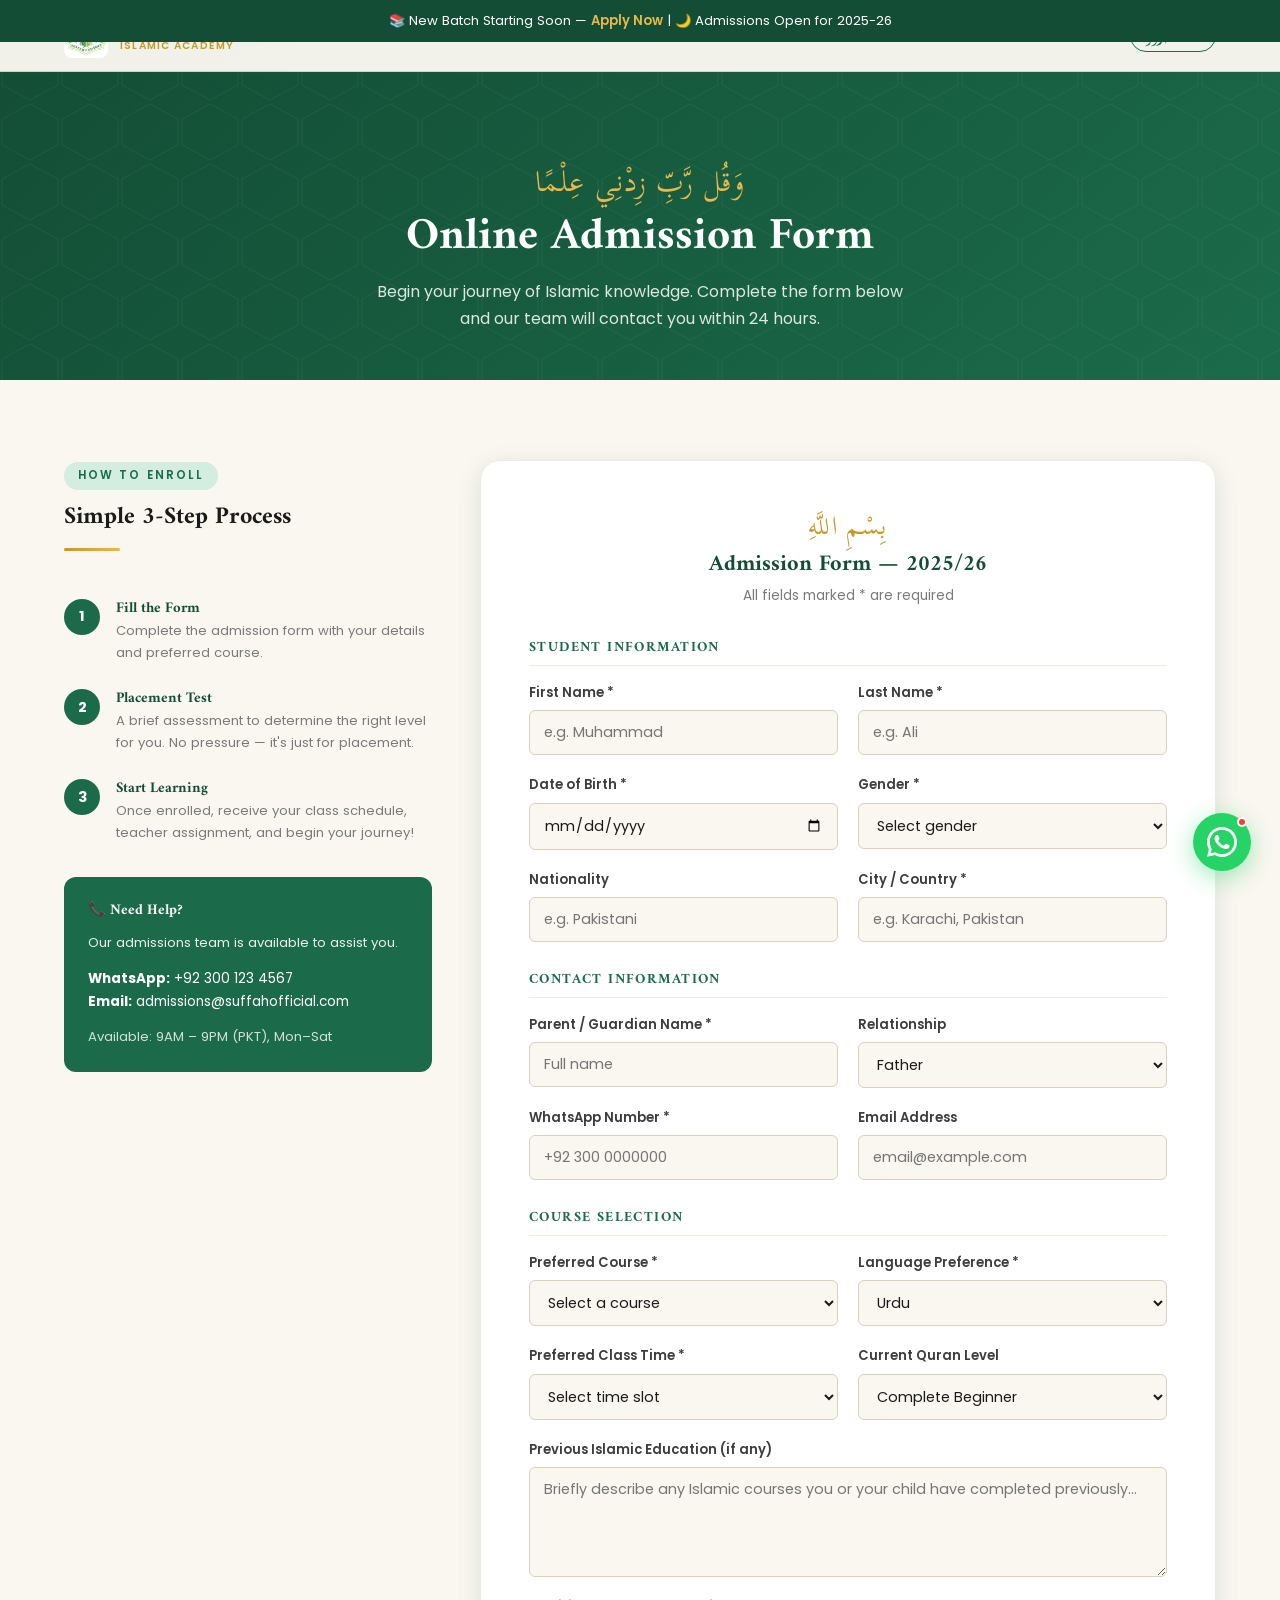
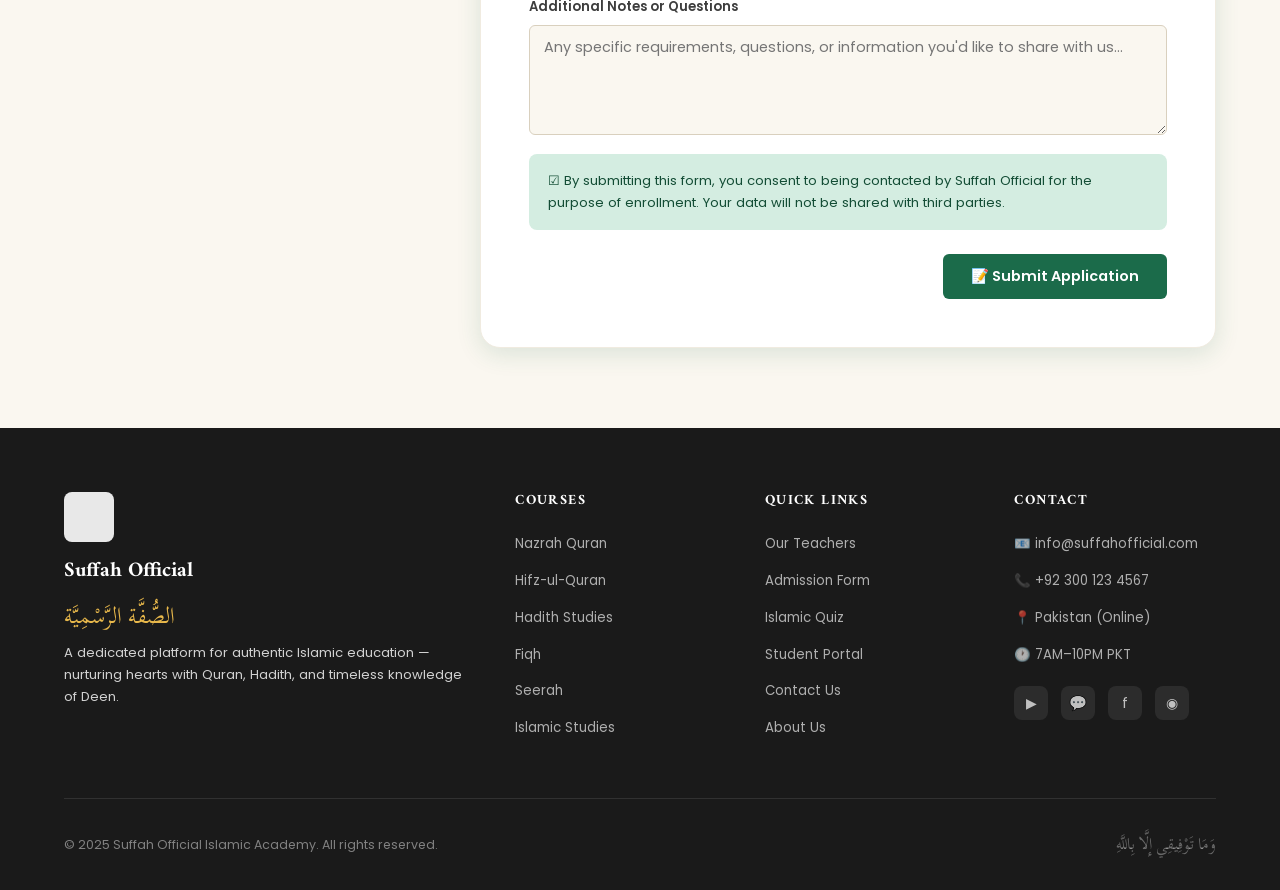
==== pages/admission.html @ ab7fe854 "local machine code commit" ====
<!DOCTYPE html>
<html lang="en">
<head>
  <meta charset="UTF-8">
  <meta name="viewport" content="width=device-width, initial-scale=1.0">
  <title>Admission — Suffah Official</title>
  <link rel="stylesheet" href="../css/style.css">
  <link rel="stylesheet" href="../css/urdu.css">
  <link rel="icon" href="../assets/logo.png" type="image/png">
</head>
<body>
<script src="../js/components.js"></script>

<div class="page-hero">
  <span class="arabic-accent">وَقُل رَّبِّ زِدْنِي عِلْمًا</span>
  <h1>Online Admission Form</h1>
  <p>Begin your journey of Islamic knowledge. Complete the form below and our team will contact you within 24 hours.</p>
</div>

<section class="section bg-cream">
  <div class="section-inner">
    <div style="display:grid;grid-template-columns:1fr 2fr;gap:3rem;align-items:start;" class="contact-grid">

      <!-- Info Sidebar -->
      <div>
        <div class="section-header">
          <span class="section-label">How to Enroll</span>
          <h2 class="section-title" style="font-size:1.5rem;">Simple 3-Step Process</h2>
          <div class="divider-gold"></div>
        </div>

        <div style="margin-bottom:2rem;">
          <div style="display:flex;gap:1rem;align-items:flex-start;margin-bottom:1.5rem;">
            <div style="width:36px;height:36px;background:var(--emerald);border-radius:50%;display:flex;align-items:center;justify-content:center;color:white;font-weight:700;font-size:0.9rem;flex-shrink:0;">1</div>
            <div>
              <h4 style="font-size:0.92rem;color:var(--emerald-dark);margin-bottom:3px;">Fill the Form</h4>
              <p style="font-size:0.82rem;color:var(--text-muted);">Complete the admission form with your details and preferred course.</p>
            </div>
          </div>
          <div style="display:flex;gap:1rem;align-items:flex-start;margin-bottom:1.5rem;">
            <div style="width:36px;height:36px;background:var(--emerald);border-radius:50%;display:flex;align-items:center;justify-content:center;color:white;font-weight:700;font-size:0.9rem;flex-shrink:0;">2</div>
            <div>
              <h4 style="font-size:0.92rem;color:var(--emerald-dark);margin-bottom:3px;">Placement Test</h4>
              <p style="font-size:0.82rem;color:var(--text-muted);">A brief assessment to determine the right level for you. No pressure — it's just for placement.</p>
            </div>
          </div>
          <div style="display:flex;gap:1rem;align-items:flex-start;">
            <div style="width:36px;height:36px;background:var(--emerald);border-radius:50%;display:flex;align-items:center;justify-content:center;color:white;font-weight:700;font-size:0.9rem;flex-shrink:0;">3</div>
            <div>
              <h4 style="font-size:0.92rem;color:var(--emerald-dark);margin-bottom:3px;">Start Learning</h4>
              <p style="font-size:0.82rem;color:var(--text-muted);">Once enrolled, receive your class schedule, teacher assignment, and begin your journey!</p>
            </div>
          </div>
        </div>

        <div style="background:var(--emerald);border-radius:var(--radius-md);padding:1.5rem;color:white;margin-top:1.5rem;">
          <h4 style="margin-bottom:0.8rem;font-size:0.92rem;">📞 Need Help?</h4>
          <p style="font-size:0.82rem;opacity:0.9;margin-bottom:0.8rem;">Our admissions team is available to assist you.</p>
          <p style="font-size:0.85rem;"><strong>WhatsApp:</strong> +92 300 123 4567</p>
          <p style="font-size:0.85rem;"><strong>Email:</strong> admissions@suffahofficial.com</p>
          <p style="font-size:0.82rem;margin-top:0.8rem;opacity:0.8;">Available: 9AM – 9PM (PKT), Mon–Sat</p>
        </div>
      </div>

      <!-- Admission Form -->
      <div class="form-section">
        <div style="text-align:center;margin-bottom:2rem;">
          <span class="arabic-accent" style="font-size:1.6rem;">بِسْمِ اللَّهِ</span>
          <h2 style="font-size:1.4rem;color:var(--emerald-dark);">Admission Form — 2025/26</h2>
          <p style="font-size:0.85rem;color:var(--text-muted);margin-top:0.3rem;">All fields marked * are required</p>
        </div>

        <form data-form="admission">

          <h4 style="font-size:0.88rem;color:var(--emerald);text-transform:uppercase;letter-spacing:0.1em;margin-bottom:1rem;padding-bottom:0.5rem;border-bottom:1px solid var(--cream-dark);">Student Information</h4>
          <div class="form-grid">
            <div class="form-group">
              <label>First Name *</label>
              <input type="text" placeholder="e.g. Muhammad" required>
            </div>
            <div class="form-group">
              <label>Last Name *</label>
              <input type="text" placeholder="e.g. Ali" required>
            </div>
            <div class="form-group">
              <label>Date of Birth *</label>
              <input type="date" required>
            </div>
            <div class="form-group">
              <label>Gender *</label>
              <select required>
                <option value="">Select gender</option>
                <option>Male</option>
                <option>Female</option>
              </select>
            </div>
            <div class="form-group">
              <label>Nationality</label>
              <input type="text" placeholder="e.g. Pakistani">
            </div>
            <div class="form-group">
              <label>City / Country *</label>
              <input type="text" placeholder="e.g. Karachi, Pakistan" required>
            </div>
          </div>

          <h4 style="font-size:0.88rem;color:var(--emerald);text-transform:uppercase;letter-spacing:0.1em;margin:1.8rem 0 1rem;padding-bottom:0.5rem;border-bottom:1px solid var(--cream-dark);">Contact Information</h4>
          <div class="form-grid">
            <div class="form-group">
              <label>Parent / Guardian Name *</label>
              <input type="text" placeholder="Full name" required>
            </div>
            <div class="form-group">
              <label>Relationship</label>
              <select>
                <option>Father</option>
                <option>Mother</option>
                <option>Guardian</option>
                <option>Self (Adult)</option>
              </select>
            </div>
            <div class="form-group">
              <label>WhatsApp Number *</label>
              <input type="tel" placeholder="+92 300 0000000" required>
            </div>
            <div class="form-group">
              <label>Email Address</label>
              <input type="email" placeholder="email@example.com">
            </div>
          </div>

          <h4 style="font-size:0.88rem;color:var(--emerald);text-transform:uppercase;letter-spacing:0.1em;margin:1.8rem 0 1rem;padding-bottom:0.5rem;border-bottom:1px solid var(--cream-dark);">Course Selection</h4>
          <div class="form-grid">
            <div class="form-group">
              <label>Preferred Course *</label>
              <select required>
                <option value="">Select a course</option>
                <option>Nazrah Quran with Tajweed</option>
                <option>Hifz-ul-Quran</option>
                <option>Hadith Studies</option>
                <option>Fiqh — Islamic Jurisprudence</option>
                <option>Seerah — Life of the Prophet ﷺ</option>
                <option>Islamic Studies</option>
              </select>
            </div>
            <div class="form-group">
              <label>Language Preference *</label>
              <select required>
                <option>Urdu</option>
                <option>English</option>
                <option>Both (Urdu + English)</option>
              </select>
            </div>
            <div class="form-group">
              <label>Preferred Class Time *</label>
              <select required>
                <option value="">Select time slot</option>
                <option>Morning (7AM – 12PM PKT)</option>
                <option>Afternoon (12PM – 5PM PKT)</option>
                <option>Evening (5PM – 10PM PKT)</option>
              </select>
            </div>
            <div class="form-group">
              <label>Current Quran Level</label>
              <select>
                <option>Complete Beginner</option>
                <option>Can read Arabic letters</option>
                <option>Reading Quran slowly</option>
                <option>Fluent reader</option>
                <option>Hafiz/Hafiza</option>
              </select>
            </div>
            <div class="form-group full">
              <label>Previous Islamic Education (if any)</label>
              <textarea placeholder="Briefly describe any Islamic courses you or your child have completed previously..."></textarea>
            </div>
            <div class="form-group full">
              <label>Additional Notes or Questions</label>
              <textarea placeholder="Any specific requirements, questions, or information you'd like to share with us..."></textarea>
            </div>
          </div>

          <div style="background:var(--emerald-pale);border-radius:8px;padding:1rem 1.2rem;margin-top:1.2rem;font-size:0.82rem;color:var(--emerald-dark);">
            ☑ By submitting this form, you consent to being contacted by Suffah Official for the purpose of enrollment. Your data will not be shared with third parties.
          </div>

          <div class="form-submit" style="display:flex;justify-content:flex-end;">
            <button type="submit" class="btn btn-primary" style="min-width:180px;">
              📝 Submit Application
            </button>
          </div>
        </form>
      </div>
    </div>
  </div>
</section>

<script src="../js/urdu.js"></script>
<script src="../js/whatsapp.js"></script>
<script src="../js/main.js"></script>
</body>
</html>
---- css/style.css ----
/* ============================================================
   SUFFAH OFFICIAL — Main Stylesheet
   Palette: Emerald & Cream | Islamic Modern UI
   ============================================================ */

@import url('https://fonts.googleapis.com/css2?family=Amiri:ital,wght@0,400;0,700;1,400&family=Poppins:wght@300;400;500;600;700&family=Scheherazade+New:wght@400;700&display=swap');

:root {
  --emerald:        #1B6B4A;
  --emerald-dark:   #134D35;
  --emerald-light:  #2E8B5A;
  --emerald-pale:   #D4EDE1;
  --gold:           #C8972B;
  --gold-light:     #E8B84B;
  --cream:          #FAF7F0;
  --cream-dark:     #F0EBE0;
  --text-dark:      #1A1A1A;
  --text-mid:       #3D3D3D;
  --text-muted:     #7A7A7A;
  --white:          #FFFFFF;
  --border:         #D9D0BE;
  --shadow-sm:      0 2px 8px rgba(27,107,74,0.10);
  --shadow-md:      0 6px 24px rgba(27,107,74,0.14);
  --shadow-lg:      0 16px 48px rgba(27,107,74,0.18);
  --radius-sm:      6px;
  --radius-md:      12px;
  --radius-lg:      20px;
  --font-heading:   'Amiri', serif;
  --font-body:      'Poppins', sans-serif;
  --font-arabic:    'Scheherazade New', serif;
  --nav-h:          72px;
}

*, *::before, *::after { box-sizing: border-box; margin: 0; padding: 0; }

html { scroll-behavior: smooth; font-size: 16px; }

body {
  font-family: var(--font-body);
  background: var(--cream);
  color: var(--text-dark);
  line-height: 1.7;
  overflow-x: hidden;
}

img { max-width: 100%; display: block; }
a  { text-decoration: none; color: inherit; }
ul { list-style: none; }

/* ── Scrollbar ── */
::-webkit-scrollbar { width: 6px; }
::-webkit-scrollbar-track { background: var(--cream-dark); }
::-webkit-scrollbar-thumb { background: var(--emerald); border-radius: 4px; }

/* ============================================================
   GEOMETRIC PATTERN OVERLAY (SVG inline background)
   ============================================================ */
.geo-bg {
  position: relative;
  overflow: hidden;
}
.geo-bg::before {
  content: '';
  position: absolute;
  inset: 0;
  background-image: url("data:image/svg+xml,%3Csvg xmlns='http://www.w3.org/2000/svg' width='60' height='60'%3E%3Cg fill='none' stroke='%231B6B4A' stroke-width='0.4' opacity='0.12'%3E%3Cpolygon points='30,2 58,17 58,43 30,58 2,43 2,17'/%3E%3Cpolygon points='30,12 48,22 48,38 30,48 12,38 12,22'/%3E%3Cline x1='30' y1='2' x2='30' y2='12'/%3E%3Cline x1='58' y1='17' x2='48' y2='22'/%3E%3Cline x1='58' y1='43' x2='48' y2='38'/%3E%3Cline x1='30' y1='58' x2='30' y2='48'/%3E%3Cline x1='2' y1='43' x2='12' y2='38'/%3E%3Cline x1='2' y1='17' x2='12' y2='22'/%3E%3C/g%3E%3C/svg%3E");
  background-size: 60px 60px;
  pointer-events: none;
  z-index: 0;
}
.geo-bg > * { position: relative; z-index: 1; }

/* ============================================================
   TYPOGRAPHY
   ============================================================ */
.arabic-accent {
  font-family: var(--font-arabic);
  font-size: 1.8rem;
  color: var(--gold);
  display: block;
  text-align: center;
  line-height: 1.4;
  margin-bottom: 0.4rem;
  letter-spacing: 0.04em;
}

h1,h2,h3,h4 { font-family: var(--font-heading); line-height: 1.25; }

.section-label {
  display: inline-block;
  font-family: var(--font-body);
  font-size: 0.72rem;
  font-weight: 600;
  letter-spacing: 0.18em;
  text-transform: uppercase;
  color: var(--emerald);
  background: var(--emerald-pale);
  padding: 4px 14px;
  border-radius: 20px;
  margin-bottom: 0.75rem;
}

.section-title {
  font-size: clamp(1.6rem, 3.5vw, 2.6rem);
  color: var(--text-dark);
  margin-bottom: 0.5rem;
}

.section-sub {
  font-size: 1rem;
  color: var(--text-muted);
  max-width: 560px;
}

.divider-gold {
  width: 56px; height: 3px;
  background: linear-gradient(90deg, var(--gold), var(--gold-light));
  border-radius: 2px;
  margin: 1rem 0 1.5rem;
}

/* ============================================================
   BUTTONS
   ============================================================ */
.btn {
  display: inline-flex;
  align-items: center;
  gap: 8px;
  padding: 12px 28px;
  border-radius: var(--radius-sm);
  font-family: var(--font-body);
  font-size: 0.9rem;
  font-weight: 600;
  cursor: pointer;
  border: none;
  transition: all 0.25s ease;
  white-space: nowrap;
}
.btn-primary {
  background: var(--emerald);
  color: var(--white);
}
.btn-primary:hover {
  background: var(--emerald-dark);
  transform: translateY(-2px);
  box-shadow: var(--shadow-md);
}
.btn-outline {
  background: transparent;
  color: var(--emerald);
  border: 2px solid var(--emerald);
}
.btn-outline:hover {
  background: var(--emerald);
  color: var(--white);
  transform: translateY(-2px);
}
.btn-gold {
  background: linear-gradient(135deg, var(--gold), var(--gold-light));
  color: var(--white);
}
.btn-gold:hover {
  filter: brightness(1.08);
  transform: translateY(-2px);
  box-shadow: 0 6px 20px rgba(200,151,43,0.4);
}

/* ============================================================
   NAVBAR
   ============================================================ */
.navbar {
  position: fixed;
  top: 0; left: 0; right: 0;
  height: var(--nav-h);
  background: rgba(250,247,240,0.97);
  backdrop-filter: blur(12px);
  border-bottom: 1px solid var(--border);
  z-index: 1000;
  display: flex;
  align-items: center;
  padding: 0 5vw;
  gap: 2rem;
  box-shadow: var(--shadow-sm);
}

.nav-brand {
  display: flex;
  align-items: center;
  gap: 12px;
  text-decoration: none;
  flex-shrink: 0;
}
.nav-brand img {
  width: 44px; height: 44px;
  object-fit: contain;
  border-radius: 8px;
}
.nav-brand-text { display: flex; flex-direction: column; line-height: 1.1; }
.nav-brand-text span:first-child {
  font-family: var(--font-heading);
  font-size: 1.2rem;
  font-weight: 700;
  color: var(--emerald-dark);
}
.nav-brand-text span:last-child {
  font-size: 0.65rem;
  letter-spacing: 0.12em;
  color: var(--gold);
  font-weight: 600;
  text-transform: uppercase;
}

.nav-links {
  display: flex;
  align-items: center;
  gap: 0.2rem;
  margin-left: auto;
  flex-wrap: nowrap;
}
.nav-links a {
  font-size: 0.83rem;
  font-weight: 500;
  color: var(--text-mid);
  padding: 6px 11px;
  border-radius: var(--radius-sm);
  transition: all 0.2s;
  white-space: nowrap;
}
.nav-links a:hover, .nav-links a.active {
  color: var(--emerald);
  background: var(--emerald-pale);
}

.nav-cta { margin-left: 0.5rem; }

.hamburger {
  display: none;
  flex-direction: column;
  gap: 5px;
  cursor: pointer;
  padding: 6px;
  margin-left: auto;
}
.hamburger span {
  display: block; width: 24px; height: 2px;
  background: var(--emerald);
  border-radius: 2px;
  transition: all 0.3s;
}

/* Mobile Nav */
.mobile-nav {
  display: none;
  position: fixed;
  top: var(--nav-h); left: 0; right: 0;
  background: var(--white);
  border-bottom: 2px solid var(--emerald-pale);
  z-index: 999;
  flex-direction: column;
  padding: 1.5rem 5vw 2rem;
  gap: 0.5rem;
  box-shadow: var(--shadow-md);
}
.mobile-nav.open { display: flex; }
.mobile-nav a {
  font-size: 1rem;
  font-weight: 500;
  color: var(--text-mid);
  padding: 10px 0;
  border-bottom: 1px solid var(--cream-dark);
}

/* ============================================================
   HERO
   ============================================================ */
.hero {
  min-height: 100vh;
  padding: calc(var(--nav-h) + 3rem) 5vw 5rem;
  display: flex;
  align-items: center;
  background: linear-gradient(150deg, var(--cream) 0%, var(--cream-dark) 50%, var(--emerald-pale) 100%);
  position: relative;
  overflow: hidden;
}

.hero-pattern {
  position: absolute;
  inset: 0;
  background-image: url("data:image/svg+xml,%3Csvg xmlns='http://www.w3.org/2000/svg' width='80' height='80'%3E%3Cg fill='none' stroke='%231B6B4A' stroke-width='0.5' opacity='0.08'%3E%3Crect x='10' y='10' width='60' height='60' rx='4' transform='rotate(45 40 40)'/%3E%3Crect x='20' y='20' width='40' height='40' rx='2' transform='rotate(45 40 40)'/%3E%3Ccircle cx='40' cy='40' r='5'/%3E%3C/g%3E%3C/svg%3E");
  background-size: 80px 80px;
  pointer-events: none;
}

.hero-content {
  position: relative;
  z-index: 1;
  max-width: 1200px;
  margin: 0 auto;
  display: grid;
  grid-template-columns: 1fr 1fr;
  gap: 4rem;
  align-items: center;
  width: 100%;
}

.hero-text {}
.hero-bismillah {
  font-family: var(--font-arabic);
  font-size: 2.4rem;
  color: var(--emerald);
  display: block;
  margin-bottom: 1.5rem;
  opacity: 0.85;
}
.hero-eyebrow {
  font-size: 0.78rem;
  font-weight: 600;
  letter-spacing: 0.2em;
  text-transform: uppercase;
  color: var(--gold);
  margin-bottom: 1rem;
  display: flex;
  align-items: center;
  gap: 10px;
}
.hero-eyebrow::before {
  content: '';
  display: inline-block;
  width: 30px; height: 2px;
  background: var(--gold);
}
.hero-title {
  font-size: clamp(2rem, 5vw, 3.4rem);
  color: var(--emerald-dark);
  margin-bottom: 1.2rem;
  line-height: 1.2;
}
.hero-title em {
  font-style: normal;
  color: var(--gold);
}
.hero-desc {
  font-size: 1rem;
  color: var(--text-muted);
  max-width: 480px;
  margin-bottom: 2.2rem;
}
.hero-btns {
  display: flex;
  gap: 1rem;
  flex-wrap: wrap;
}
.hero-stats {
  display: flex;
  gap: 2rem;
  margin-top: 2.5rem;
  padding-top: 2rem;
  border-top: 1px solid var(--border);
}
.hero-stat h3 { font-size: 1.8rem; color: var(--emerald); }
.hero-stat p  { font-size: 0.8rem; color: var(--text-muted); }

.hero-visual {
  display: flex;
  flex-direction: column;
  gap: 1.2rem;
  position: relative;
}
.hero-card {
  background: var(--white);
  border-radius: var(--radius-md);
  padding: 1.4rem 1.6rem;
  box-shadow: var(--shadow-md);
  border-left: 4px solid var(--emerald);
  display: flex;
  align-items: center;
  gap: 1.2rem;
  transition: transform 0.3s;
}
.hero-card:hover { transform: translateX(6px); }
.hero-card-icon {
  width: 48px; height: 48px;
  background: var(--emerald-pale);
  border-radius: 10px;
  display: flex;
  align-items: center;
  justify-content: center;
  font-size: 1.5rem;
  flex-shrink: 0;
}
.hero-card h4 { font-size: 0.95rem; color: var(--emerald-dark); margin-bottom: 2px; }
.hero-card p  { font-size: 0.78rem; color: var(--text-muted); }
.hero-card:nth-child(even) { border-left-color: var(--gold); margin-left: 1.5rem; }
.hero-card:nth-child(even) .hero-card-icon { background: #FEF3DC; }

/* ============================================================
   SECTIONS COMMON
   ============================================================ */
.section { padding: 5rem 5vw; }
.section-inner { max-width: 1200px; margin: 0 auto; }
.section-header { margin-bottom: 3rem; }
.section-header.center { text-align: center; }
.section-header.center .section-sub { margin: 0 auto; }
.section-header.center .divider-gold { margin: 1rem auto 1.5rem; }

/* ============================================================
   FEATURES / WHY US
   ============================================================ */
.features-grid {
  display: grid;
  grid-template-columns: repeat(auto-fit, minmax(240px, 1fr));
  gap: 1.5rem;
}
.feature-card {
  background: var(--white);
  border-radius: var(--radius-md);
  padding: 2rem 1.6rem;
  text-align: center;
  box-shadow: var(--shadow-sm);
  border: 1px solid var(--cream-dark);
  transition: all 0.3s;
  position: relative;
  overflow: hidden;
}
.feature-card::after {
  content: '';
  position: absolute;
  bottom: 0; left: 0; right: 0;
  height: 3px;
  background: linear-gradient(90deg, var(--emerald), var(--gold));
  transform: scaleX(0);
  transform-origin: left;
  transition: transform 0.3s;
}
.feature-card:hover { transform: translateY(-6px); box-shadow: var(--shadow-md); }
.feature-card:hover::after { transform: scaleX(1); }
.feature-icon {
  width: 60px; height: 60px;
  background: var(--emerald-pale);
  border-radius: 50%;
  display: flex;
  align-items: center;
  justify-content: center;
  font-size: 1.6rem;
  margin: 0 auto 1.2rem;
}
.feature-card h3 { font-size: 1.05rem; color: var(--emerald-dark); margin-bottom: 0.5rem; }
.feature-card p  { font-size: 0.85rem; color: var(--text-muted); }

/* ============================================================
   COURSES GRID
   ============================================================ */
.courses-grid {
  display: grid;
  grid-template-columns: repeat(auto-fill, minmax(280px, 1fr));
  gap: 1.8rem;
}
.course-card {
  background: var(--white);
  border-radius: var(--radius-md);
  overflow: hidden;
  box-shadow: var(--shadow-sm);
  border: 1px solid var(--cream-dark);
  transition: all 0.3s;
  display: flex;
  flex-direction: column;
}
.course-card:hover { transform: translateY(-5px); box-shadow: var(--shadow-lg); }
.course-thumb {
  height: 140px;
  display: flex;
  align-items: center;
  justify-content: center;
  font-size: 3.2rem;
  position: relative;
}
.course-thumb.emerald { background: linear-gradient(135deg, var(--emerald-dark), var(--emerald-light)); }
.course-thumb.gold    { background: linear-gradient(135deg, #8B6914, var(--gold)); }
.course-thumb.teal    { background: linear-gradient(135deg, #0F5C6E, #1A8FA8); }
.course-thumb.purple  { background: linear-gradient(135deg, #4A2878, #7B4DB5); }
.course-thumb.rust    { background: linear-gradient(135deg, #8B3A1E, #C0562C); }
.course-thumb.navy    { background: linear-gradient(135deg, #1A2D5A, #2E4A8C); }
.course-arabic {
  position: absolute;
  top: 50%; left: 50%;
  transform: translate(-50%, -50%);
  font-family: var(--font-arabic);
  font-size: 2.2rem;
  color: rgba(255,255,255,0.15);
  pointer-events: none;
  white-space: nowrap;
}
.course-body {
  padding: 1.4rem;
  flex: 1;
  display: flex;
  flex-direction: column;
}
.course-tag {
  display: inline-block;
  font-size: 0.68rem;
  font-weight: 600;
  text-transform: uppercase;
  letter-spacing: 0.1em;
  color: var(--emerald);
  background: var(--emerald-pale);
  padding: 3px 10px;
  border-radius: 20px;
  margin-bottom: 0.8rem;
  width: fit-content;
}
.course-body h3 { font-size: 1.05rem; color: var(--text-dark); margin-bottom: 0.5rem; }
.course-body p  { font-size: 0.83rem; color: var(--text-muted); flex: 1; }
.course-meta {
  display: flex;
  justify-content: space-between;
  align-items: center;
  margin-top: 1.2rem;
  padding-top: 1rem;
  border-top: 1px solid var(--cream-dark);
  font-size: 0.78rem;
  color: var(--text-muted);
}
.course-meta .enroll-link {
  color: var(--emerald);
  font-weight: 600;
  font-size: 0.82rem;
  display: flex;
  align-items: center;
  gap: 4px;
  transition: gap 0.2s;
}
.course-meta .enroll-link:hover { gap: 8px; }

/* ============================================================
   TEACHERS
   ============================================================ */
.teachers-grid {
  display: grid;
  grid-template-columns: repeat(auto-fill, minmax(240px, 1fr));
  gap: 2rem;
}
.teacher-card {
  background: var(--white);
  border-radius: var(--radius-md);
  padding: 2rem 1.5rem;
  text-align: center;
  box-shadow: var(--shadow-sm);
  border: 1px solid var(--cream-dark);
  transition: all 0.3s;
}
.teacher-card:hover { transform: translateY(-5px); box-shadow: var(--shadow-md); }
.teacher-avatar {
  width: 90px; height: 90px;
  border-radius: 50%;
  margin: 0 auto 1.2rem;
  background: var(--emerald-pale);
  display: flex;
  align-items: center;
  justify-content: center;
  font-size: 2.5rem;
  border: 3px solid var(--emerald-pale);
  overflow: hidden;
  position: relative;
}
.teacher-avatar img { width: 100%; height: 100%; object-fit: cover; }
.teacher-card h3 { font-size: 1.05rem; color: var(--emerald-dark); margin-bottom: 4px; }
.teacher-card .role {
  font-size: 0.78rem;
  color: var(--gold);
  font-weight: 600;
  text-transform: uppercase;
  letter-spacing: 0.08em;
  margin-bottom: 0.8rem;
}
.teacher-card p { font-size: 0.82rem; color: var(--text-muted); }
.teacher-badge {
  display: inline-block;
  margin-top: 1rem;
  font-size: 0.72rem;
  background: var(--emerald-pale);
  color: var(--emerald);
  padding: 4px 12px;
  border-radius: 20px;
  font-weight: 600;
}

/* ============================================================
   TESTIMONIALS
   ============================================================ */
.testimonials-section {
  background: var(--emerald-dark);
  color: var(--white);
}
.testimonials-grid {
  display: grid;
  grid-template-columns: repeat(auto-fit, minmax(280px, 1fr));
  gap: 1.5rem;
}
.testimonial-card {
  background: rgba(255,255,255,0.08);
  border: 1px solid rgba(255,255,255,0.12);
  border-radius: var(--radius-md);
  padding: 2rem;
}
.testimonial-stars { color: var(--gold-light); font-size: 1rem; margin-bottom: 1rem; }
.testimonial-card p { font-size: 0.88rem; opacity: 0.9; margin-bottom: 1.5rem; font-style: italic; }
.testimonial-author { display: flex; align-items: center; gap: 0.8rem; }
.testimonial-author-avatar {
  width: 40px; height: 40px;
  border-radius: 50%;
  background: var(--emerald);
  display: flex;
  align-items: center;
  justify-content: center;
  font-size: 1.1rem;
}
.testimonial-author-name { font-size: 0.88rem; font-weight: 600; }
.testimonial-author-loc  { font-size: 0.75rem; opacity: 0.65; }

/* ============================================================
   CTA BANNER
   ============================================================ */
.cta-banner {
  background: linear-gradient(135deg, var(--emerald-dark) 0%, var(--emerald) 60%, var(--emerald-light) 100%);
  color: var(--white);
  text-align: center;
  padding: 5rem 5vw;
  position: relative;
  overflow: hidden;
}
.cta-banner::before {
  content: '';
  position: absolute;
  inset: 0;
  background-image: url("data:image/svg+xml,%3Csvg xmlns='http://www.w3.org/2000/svg' width='60' height='60'%3E%3Cpolygon points='30,2 58,17 58,43 30,58 2,43 2,17' fill='none' stroke='white' stroke-width='0.5' opacity='0.1'/%3E%3C/svg%3E");
  background-size: 60px 60px;
}
.cta-banner .arabic-accent { color: var(--gold-light); margin-bottom: 0.6rem; }
.cta-banner h2 { font-size: clamp(1.6rem, 3.5vw, 2.4rem); margin-bottom: 1rem; position: relative; }
.cta-banner p  { font-size: 1rem; opacity: 0.85; max-width: 480px; margin: 0 auto 2rem; position: relative; }
.cta-banner .btn-gold { position: relative; }

/* ============================================================
   YOUTUBE SECTION
   ============================================================ */
.yt-grid {
  display: grid;
  grid-template-columns: repeat(auto-fill, minmax(300px, 1fr));
  gap: 1.5rem;
}
.yt-card {
  border-radius: var(--radius-md);
  overflow: hidden;
  box-shadow: var(--shadow-sm);
  background: var(--white);
  border: 1px solid var(--cream-dark);
}
.yt-card iframe {
  width: 100%;
  aspect-ratio: 16/9;
  border: none;
  display: block;
}
.yt-card-body { padding: 1rem 1.2rem; }
.yt-card-body h4 { font-size: 0.92rem; color: var(--text-dark); margin-bottom: 4px; }
.yt-card-body p  { font-size: 0.78rem; color: var(--text-muted); }

/* ============================================================
   FORMS
   ============================================================ */
.form-section {
  background: var(--white);
  border-radius: var(--radius-lg);
  padding: 3rem;
  box-shadow: var(--shadow-md);
  border: 1px solid var(--cream-dark);
  max-width: 780px;
  margin: 0 auto;
}
.form-grid {
  display: grid;
  grid-template-columns: 1fr 1fr;
  gap: 1.2rem;
}
.form-group { display: flex; flex-direction: column; gap: 6px; }
.form-group.full { grid-column: 1 / -1; }
.form-group label {
  font-size: 0.82rem;
  font-weight: 600;
  color: var(--text-mid);
}
.form-group input,
.form-group select,
.form-group textarea {
  padding: 11px 14px;
  border: 1.5px solid var(--border);
  border-radius: var(--radius-sm);
  font-family: var(--font-body);
  font-size: 0.9rem;
  color: var(--text-dark);
  background: var(--cream);
  transition: border-color 0.2s, box-shadow 0.2s;
  outline: none;
}
.form-group input:focus,
.form-group select:focus,
.form-group textarea:focus {
  border-color: var(--emerald);
  box-shadow: 0 0 0 3px rgba(27,107,74,0.1);
  background: var(--white);
}
.form-group textarea { min-height: 110px; resize: vertical; }
.form-submit { margin-top: 1.5rem; }

/* ============================================================
   CONTACT
   ============================================================ */
.contact-grid {
  display: grid;
  grid-template-columns: 1fr 1.8fr;
  gap: 3rem;
  align-items: start;
}
.contact-info h3 { font-size: 1.3rem; color: var(--emerald-dark); margin-bottom: 1.5rem; }
.contact-item {
  display: flex;
  gap: 1rem;
  margin-bottom: 1.4rem;
  align-items: flex-start;
}
.contact-item-icon {
  width: 42px; height: 42px;
  background: var(--emerald-pale);
  border-radius: 10px;
  display: flex;
  align-items: center;
  justify-content: center;
  font-size: 1.1rem;
  flex-shrink: 0;
}
.contact-item-text h4 { font-size: 0.88rem; font-weight: 600; color: var(--text-dark); margin-bottom: 2px; }
.contact-item-text p  { font-size: 0.82rem; color: var(--text-muted); }

/* ============================================================
   STUDENT PORTAL
   ============================================================ */
.portal-tabs {
  display: flex;
  gap: 0.5rem;
  flex-wrap: wrap;
  margin-bottom: 2rem;
}
.portal-tab {
  padding: 8px 20px;
  border-radius: 20px;
  font-size: 0.85rem;
  font-weight: 600;
  cursor: pointer;
  border: 2px solid var(--emerald-pale);
  color: var(--text-muted);
  background: var(--white);
  transition: all 0.2s;
}
.portal-tab.active, .portal-tab:hover {
  background: var(--emerald);
  border-color: var(--emerald);
  color: var(--white);
}

.progress-card {
  background: var(--white);
  border-radius: var(--radius-md);
  padding: 1.5rem;
  box-shadow: var(--shadow-sm);
  border: 1px solid var(--cream-dark);
  margin-bottom: 1rem;
}
.progress-header { display: flex; justify-content: space-between; align-items: center; margin-bottom: 1rem; }
.progress-header h4 { font-size: 0.95rem; color: var(--text-dark); }
.progress-pct { font-size: 0.88rem; font-weight: 600; color: var(--emerald); }
.progress-bar-track {
  height: 8px;
  background: var(--cream-dark);
  border-radius: 4px;
  overflow: hidden;
}
.progress-bar-fill {
  height: 100%;
  background: linear-gradient(90deg, var(--emerald), var(--emerald-light));
  border-radius: 4px;
  transition: width 1s ease;
}

.marks-table {
  width: 100%;
  border-collapse: collapse;
  font-size: 0.88rem;
}
.marks-table th {
  background: var(--emerald);
  color: var(--white);
  padding: 10px 14px;
  text-align: left;
  font-weight: 600;
  font-size: 0.8rem;
  text-transform: uppercase;
  letter-spacing: 0.06em;
}
.marks-table td {
  padding: 10px 14px;
  border-bottom: 1px solid var(--cream-dark);
  color: var(--text-mid);
}
.marks-table tr:hover td { background: var(--cream); }
.grade-badge {
  display: inline-block;
  padding: 2px 10px;
  border-radius: 12px;
  font-size: 0.78rem;
  font-weight: 700;
}
.grade-a { background: #D4EDE1; color: #1B6B4A; }
.grade-b { background: #FEF3DC; color: #8B6914; }
.grade-c { background: #FDE8E8; color: #8B2020; }

.attendance-grid {
  display: grid;
  grid-template-columns: repeat(7, 1fr);
  gap: 6px;
  margin-top: 1rem;
}
.att-day {
  aspect-ratio: 1;
  border-radius: 6px;
  display: flex;
  align-items: center;
  justify-content: center;
  font-size: 0.72rem;
  font-weight: 600;
}
.att-present { background: var(--emerald-pale); color: var(--emerald); }
.att-absent  { background: #FDE8E8; color: #C0392B; }
.att-holiday { background: var(--cream-dark); color: var(--text-muted); }
.att-today   { background: var(--emerald); color: var(--white); }

/* ============================================================
   PAGE HERO (inner pages)
   ============================================================ */
.page-hero {
  padding: calc(var(--nav-h) + 3rem) 5vw 3rem;
  background: linear-gradient(135deg, var(--emerald-dark) 0%, var(--emerald) 100%);
  color: var(--white);
  text-align: center;
  position: relative;
  overflow: hidden;
}
.page-hero::before {
  content: '';
  position: absolute;
  inset: 0;
  background-image: url("data:image/svg+xml,%3Csvg xmlns='http://www.w3.org/2000/svg' width='60' height='60'%3E%3Cpolygon points='30,2 58,17 58,43 30,58 2,43 2,17' fill='none' stroke='white' stroke-width='0.5' opacity='0.1'/%3E%3C/svg%3E");
  background-size: 60px 60px;
}
.page-hero .arabic-accent { color: var(--gold-light); }
.page-hero h1 { font-size: clamp(1.8rem, 4vw, 2.8rem); position: relative; }
.page-hero p  { font-size: 1rem; opacity: 0.85; max-width: 540px; margin: 0.8rem auto 0; position: relative; }

/* ============================================================
   FOOTER
   ============================================================ */
.footer {
  background: var(--text-dark);
  color: rgba(255,255,255,0.8);
  padding: 4rem 5vw 2rem;
}
.footer-grid {
  display: grid;
  grid-template-columns: 2fr 1fr 1fr 1fr;
  gap: 3rem;
  max-width: 1200px;
  margin: 0 auto;
  padding-bottom: 3rem;
  border-bottom: 1px solid rgba(255,255,255,0.1);
}
.footer-brand img {
  width: 50px; height: 50px;
  border-radius: 8px;
  margin-bottom: 1rem;
  filter: brightness(0) invert(1);
  opacity: 0.9;
}
.footer-brand h3 {
  font-family: var(--font-heading);
  font-size: 1.3rem;
  color: var(--white);
  margin-bottom: 0.5rem;
}
.footer-brand p { font-size: 0.82rem; line-height: 1.7; }
.footer-brand .footer-arabic {
  font-family: var(--font-arabic);
  font-size: 1.4rem;
  color: var(--gold-light);
  display: block;
  margin: 0.8rem 0 0.4rem;
}
.footer-col h4 {
  color: var(--white);
  font-size: 0.88rem;
  font-weight: 600;
  text-transform: uppercase;
  letter-spacing: 0.1em;
  margin-bottom: 1.2rem;
}
.footer-col ul li { margin-bottom: 0.6rem; }
.footer-col ul li a {
  font-size: 0.83rem;
  color: rgba(255,255,255,0.65);
  transition: color 0.2s;
}
.footer-col ul li a:hover { color: var(--gold-light); }
.footer-bottom {
  max-width: 1200px;
  margin: 2rem auto 0;
  display: flex;
  justify-content: space-between;
  align-items: center;
  font-size: 0.78rem;
  color: rgba(255,255,255,0.45);
}
.social-links { display: flex; gap: 0.8rem; }
.social-link {
  width: 34px; height: 34px;
  border-radius: 8px;
  background: rgba(255,255,255,0.08);
  display: flex;
  align-items: center;
  justify-content: center;
  font-size: 0.9rem;
  color: rgba(255,255,255,0.7);
  transition: all 0.2s;
}
.social-link:hover { background: var(--emerald); color: var(--white); }

/* ============================================================
   NOTICE BAND
   ============================================================ */
.notice-band {
  background: var(--emerald-dark);
  color: var(--white);
  text-align: center;
  padding: 10px 5vw;
  font-size: 0.82rem;
  position: relative;
  z-index: 1001;
  top: 0;
}
.notice-band a { color: var(--gold-light); font-weight: 600; }

/* ============================================================
   RESPONSIVE
   ============================================================ */
@media (max-width: 1024px) {
  .footer-grid { grid-template-columns: 1fr 1fr; }
  .contact-grid { grid-template-columns: 1fr; }
}

@media (max-width: 768px) {
  .nav-links, .nav-cta { display: none; }
  .hamburger { display: flex; }
  .hero-content { grid-template-columns: 1fr; gap: 2rem; }
  .hero-visual { display: none; }
  .form-grid { grid-template-columns: 1fr; }
  .footer-grid { grid-template-columns: 1fr; gap: 2rem; }
  .footer-bottom { flex-direction: column; gap: 1rem; text-align: center; }
  .form-section { padding: 2rem 1.5rem; }
  .attendance-grid { grid-template-columns: repeat(5, 1fr); }
}

@media (max-width: 480px) {
  :root { --nav-h: 64px; }
  .section { padding: 3rem 4vw; }
  .hero-stats { gap: 1.2rem; }
  .hero-stat h3 { font-size: 1.4rem; }
}

/* ============================================================
   ANIMATIONS
   ============================================================ */
@keyframes fadeUp {
  from { opacity: 0; transform: translateY(24px); }
  to   { opacity: 1; transform: translateY(0); }
}
.fade-up { animation: fadeUp 0.6s ease both; }
.delay-1 { animation-delay: 0.1s; }
.delay-2 { animation-delay: 0.2s; }
.delay-3 { animation-delay: 0.3s; }
.delay-4 { animation-delay: 0.4s; }

/* Intersection observer targets */
.reveal { opacity: 0; transform: translateY(30px); transition: opacity 0.6s ease, transform 0.6s ease; }
.reveal.visible { opacity: 1; transform: translateY(0); }

/* ============================================================
   UTILITY
   ============================================================ */
.bg-cream    { background: var(--cream); }
.bg-white    { background: var(--white); }
.bg-emerald  { background: var(--emerald-dark); }
.text-center { text-align: center; }
.mt-1 { margin-top: 0.5rem; }
.mt-2 { margin-top: 1rem; }
.mb-2 { margin-bottom: 1rem; }
.gap-sm { gap: 0.5rem; }
.flex  { display: flex; }
.flex-center { display: flex; align-items: center; justify-content: center; }
.flex-wrap { flex-wrap: wrap; }

/* Course Detail Styles (courses page) */
.course-detail-grid {
  display: grid;
  grid-template-columns: 1fr 1fr;
  gap: 2.5rem;
  margin-bottom: 3rem;
  align-items: center;
}
.course-detail-banner {
  border-radius: var(--radius-md);
  padding: 3rem 2rem;
  text-align: center;
  color: white;
  position: relative;
  overflow: hidden;
}
.course-detail-banner .banner-arabic {
  font-family: var(--font-arabic);
  font-size: 3rem;
  opacity: 0.2;
  position: absolute;
  top: 50%; left: 50%;
  transform: translate(-50%, -50%);
  white-space: nowrap;
  pointer-events: none;
}
.course-detail-banner .banner-icon { font-size: 3.5rem; position: relative; z-index: 1; margin-bottom: 0.5rem; }
.course-detail-banner h3 { font-size: 1.4rem; position: relative; z-index: 1; }
.syllabus-list { margin-top: 1rem; }
.syllabus-list li {
  display: flex;
  gap: 0.8rem;
  align-items: flex-start;
  padding: 0.6rem 0;
  border-bottom: 1px solid var(--cream-dark);
  font-size: 0.88rem;
  color: var(--text-mid);
}
.syllabus-list li::before {
  content: '✦';
  color: var(--emerald);
  flex-shrink: 0;
  margin-top: 2px;
}

@media (max-width: 768px) {
  .course-detail-grid { grid-template-columns: 1fr; }
}

/* Seerah Timeline */
.timeline { position: relative; padding-left: 2.5rem; }
.timeline::before {
  content: '';
  position: absolute;
  left: 0.9rem; top: 0; bottom: 0;
  width: 2px;
  background: linear-gradient(180deg, var(--emerald), var(--gold));
}
.timeline-item {
  position: relative;
  margin-bottom: 2rem;
  background: var(--white);
  border-radius: var(--radius-md);
  padding: 1.4rem 1.6rem;
  box-shadow: var(--shadow-sm);
  border: 1px solid var(--cream-dark);
}
.timeline-item::before {
  content: '';
  position: absolute;
  left: -2.5rem; top: 1.4rem;
  width: 14px; height: 14px;
  border-radius: 50%;
  background: var(--emerald);
  border: 3px solid var(--white);
  box-shadow: 0 0 0 2px var(--emerald);
}
.timeline-year {
  font-size: 0.75rem;
  font-weight: 700;
  color: var(--gold);
  text-transform: uppercase;
  letter-spacing: 0.1em;
  margin-bottom: 0.3rem;
}
.timeline-item h4 { font-size: 1rem; color: var(--emerald-dark); margin-bottom: 0.4rem; }
.timeline-item p  { font-size: 0.85rem; color: var(--text-muted); }

/* Hadith Card */
.hadith-card {
  background: var(--white);
  border-radius: var(--radius-md);
  padding: 2rem;
  box-shadow: var(--shadow-sm);
  border: 1px solid var(--cream-dark);
  margin-bottom: 1.5rem;
  position: relative;
  overflow: hidden;
}
.hadith-card::before {
  content: '❝';
  position: absolute;
  top: -0.5rem; right: 1.5rem;
  font-size: 6rem;
  color: var(--emerald-pale);
  font-family: Georgia, serif;
  line-height: 1;
}
.hadith-arabic {
  font-family: var(--font-arabic);
  font-size: 1.6rem;
  color: var(--emerald-dark);
  text-align: right;
  direction: rtl;
  line-height: 2;
  margin-bottom: 1rem;
  padding-bottom: 1rem;
  border-bottom: 1px dashed var(--border);
}
.hadith-translation { font-size: 0.9rem; color: var(--text-mid); font-style: italic; margin-bottom: 1rem; }
.hadith-source { font-size: 0.78rem; color: var(--gold); font-weight: 600; }
---- css/urdu.css ----
/* ============================================================
   SUFFAH OFFICIAL — Urdu Language Toggle Styles
   RTL layout, Nastaliq font, direction overrides
   ============================================================ */

@import url('https://fonts.googleapis.com/css2?family=Noto+Nastaliq+Urdu:wght@400;600;700&display=swap');

:root {
  --font-urdu: 'Noto Nastaliq Urdu', 'Scheherazade New', serif;
}

/* ── Language Toggle Button ── */
.lang-toggle-btn {
  display: inline-flex;
  align-items: center;
  gap: 6px;
  padding: 6px 14px;
  border-radius: 20px;
  border: 1.5px solid var(--emerald);
  background: transparent;
  color: var(--emerald);
  font-family: var(--font-body);
  font-size: 0.78rem;
  font-weight: 600;
  cursor: pointer;
  transition: all 0.2s;
  flex-shrink: 0;
}
.lang-toggle-btn:hover,
.lang-toggle-btn.urdu-active {
  background: var(--emerald);
  color: var(--white);
}
.lang-toggle-btn .lang-icon {
  font-family: var(--font-urdu);
  font-size: 0.95rem;
  line-height: 1;
}

/* ── Global Urdu Mode ── */
body.urdu-mode {
  font-family: var(--font-urdu);
  direction: rtl;
  text-align: right;
}

/* Elements that should remain LTR even in Urdu mode */
body.urdu-mode input,
body.urdu-mode select,
body.urdu-mode textarea,
body.urdu-mode .arabic-accent,
body.urdu-mode code,
body.urdu-mode .marks-table td:first-child,
body.urdu-mode iframe {
  direction: ltr;
  text-align: left;
  font-family: var(--font-body);
}

/* Navigation in Urdu mode */
body.urdu-mode .navbar {
  flex-direction: row-reverse;
}
body.urdu-mode .nav-links {
  margin-left: 0;
  margin-right: auto;
}
body.urdu-mode .nav-brand-text span {
  font-family: var(--font-urdu);
}

/* Hero text in Urdu mode */
body.urdu-mode .hero-text,
body.urdu-mode .hero-eyebrow,
body.urdu-mode .hero-title,
body.urdu-mode .hero-desc {
  font-family: var(--font-urdu);
  text-align: right;
}
body.urdu-mode .hero-eyebrow::before {
  display: none;
}
body.urdu-mode .hero-eyebrow::after {
  content: '';
  display: inline-block;
  width: 30px;
  height: 2px;
  background: var(--gold);
  margin-right: 10px;
  vertical-align: middle;
}

/* Section headers */
body.urdu-mode .section-title,
body.urdu-mode .section-sub,
body.urdu-mode .section-label,
body.urdu-mode h1, body.urdu-mode h2,
body.urdu-mode h3, body.urdu-mode h4 {
  font-family: var(--font-urdu);
  line-height: 2;
}

/* Card content */
body.urdu-mode .feature-card p,
body.urdu-mode .course-body p,
body.urdu-mode .teacher-card p,
body.urdu-mode .hero-card p,
body.urdu-mode .testimonial-card p,
body.urdu-mode .contact-item-text p {
  font-family: var(--font-urdu);
  line-height: 2;
}

/* Timeline */
body.urdu-mode .timeline {
  padding-left: 0;
  padding-right: 2.5rem;
}
body.urdu-mode .timeline::before {
  left: auto;
  right: 0.9rem;
}
body.urdu-mode .timeline-item::before {
  left: auto;
  right: -2.5rem;
}

/* Footer */
body.urdu-mode .footer-grid {
  direction: rtl;
}
body.urdu-mode .footer-brand p,
body.urdu-mode .footer-col ul li a {
  font-family: var(--font-urdu);
  line-height: 2;
}

/* Page hero */
body.urdu-mode .page-hero h1,
body.urdu-mode .page-hero p {
  font-family: var(--font-urdu);
  line-height: 2;
}

/* Urdu text content — shown/hidden based on mode */
[data-en] { display: inline; }
[data-ur] { display: none; }

body.urdu-mode [data-en] { display: none; }
body.urdu-mode [data-ur] {
  display: inline;
  font-family: var(--font-urdu);
  line-height: 2;
}

/* Block-level Urdu elements */
body.urdu-mode [data-ur].block-ur {
  display: block;
}

/* Nav links in Urdu */
body.urdu-mode .nav-links a,
body.urdu-mode .mobile-nav a {
  font-family: var(--font-urdu);
  font-size: 0.95rem;
}

/* Buttons */
body.urdu-mode .btn {
  font-family: var(--font-urdu);
  font-size: 1rem;
}

/* Urdu mode increases line-height globally for readability */
body.urdu-mode p,
body.urdu-mode li,
body.urdu-mode td {
  line-height: 2.2;
}

/* Form labels stay in Urdu if translated */
body.urdu-mode .form-group label {
  font-family: var(--font-urdu);
  font-size: 1rem;
  direction: rtl;
  text-align: right;
}

/* Portal tabs */
body.urdu-mode .portal-tab {
  font-family: var(--font-urdu);
  font-size: 1rem;
}

/* Hadith cards — keep Arabic RTL, translation LTR */
body.urdu-mode .hadith-translation {
  font-family: var(--font-urdu);
  text-align: right;
  direction: rtl;
}

/* Notice band */
body.urdu-mode .notice-band {
  font-family: var(--font-urdu);
  font-size: 1rem;
  direction: rtl;
}

/* Syllabus list */
body.urdu-mode .syllabus-list li {
  font-family: var(--font-urdu);
  flex-direction: row-reverse;
  text-align: right;
}

/* Hero stats */
body.urdu-mode .hero-stat p {
  font-family: var(--font-urdu);
  font-size: 0.9rem;
}

/* Smooth transition for mode switch */
body {
  transition: font-family 0.1s;
}
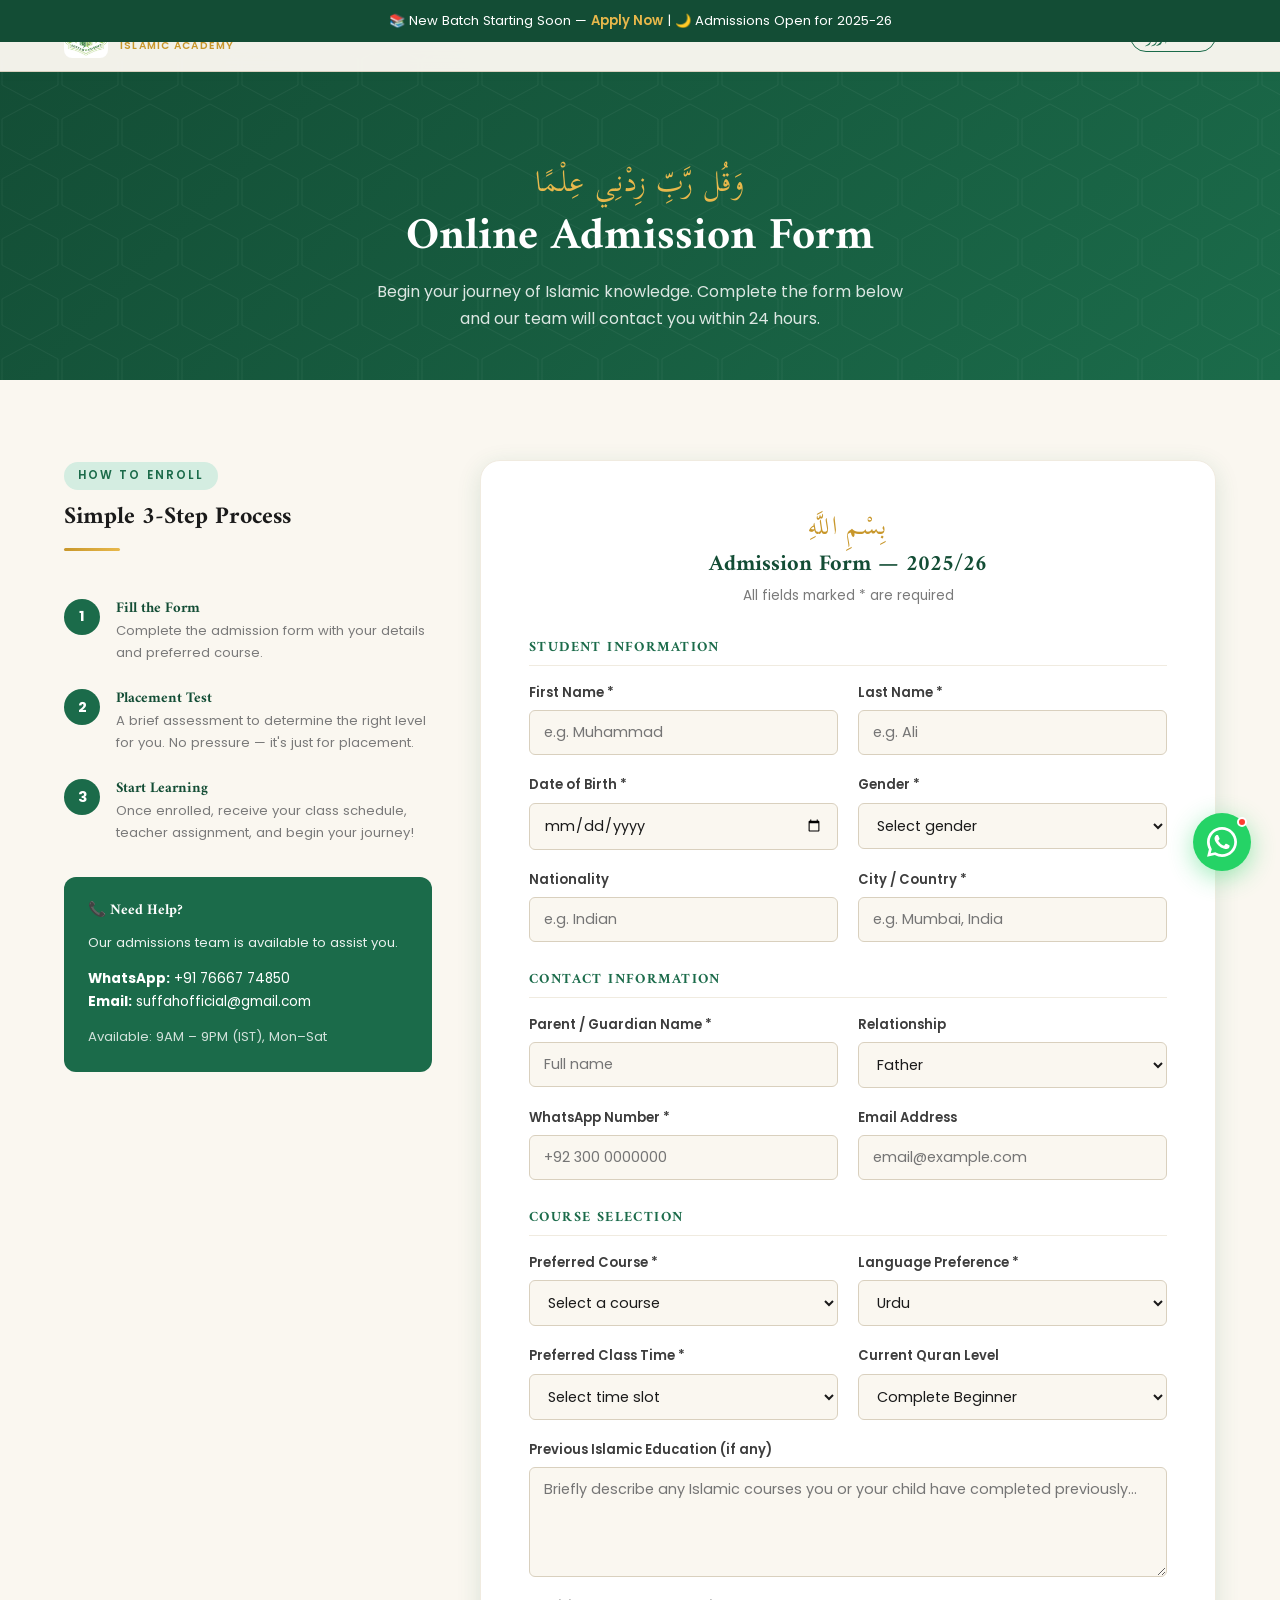
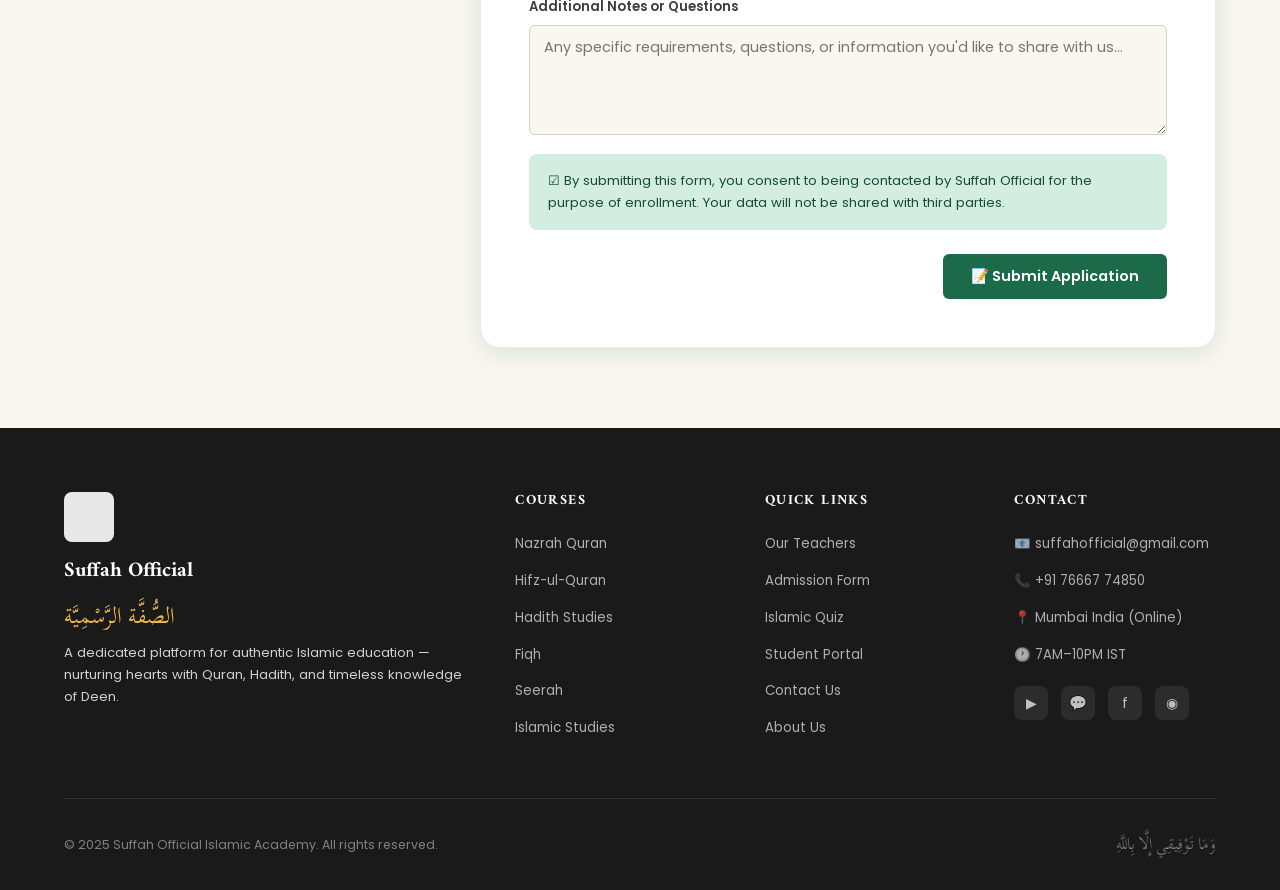
==== commit 72b8d741: "page changes and courses integration" ====
--- a/pages/admission.html
+++ b/pages/admission.html
@@ -1,202 +1,402 @@
-<!DOCTYPE html>
+<!doctype html>
 <html lang="en">
-<head>
-  <meta charset="UTF-8">
-  <meta name="viewport" content="width=device-width, initial-scale=1.0">
-  <title>Admission — Suffah Official</title>
-  <link rel="stylesheet" href="../css/style.css">
-  <link rel="stylesheet" href="../css/urdu.css">
-  <link rel="icon" href="../assets/logo.png" type="image/png">
-</head>
-<body>
-<script src="../js/components.js"></script>
-
-<div class="page-hero">
-  <span class="arabic-accent">وَقُل رَّبِّ زِدْنِي عِلْمًا</span>
-  <h1>Online Admission Form</h1>
-  <p>Begin your journey of Islamic knowledge. Complete the form below and our team will contact you within 24 hours.</p>
-</div>
-
-<section class="section bg-cream">
-  <div class="section-inner">
-    <div style="display:grid;grid-template-columns:1fr 2fr;gap:3rem;align-items:start;" class="contact-grid">
-
-      <!-- Info Sidebar -->
-      <div>
-        <div class="section-header">
-          <span class="section-label">How to Enroll</span>
-          <h2 class="section-title" style="font-size:1.5rem;">Simple 3-Step Process</h2>
-          <div class="divider-gold"></div>
-        </div>
-
-        <div style="margin-bottom:2rem;">
-          <div style="display:flex;gap:1rem;align-items:flex-start;margin-bottom:1.5rem;">
-            <div style="width:36px;height:36px;background:var(--emerald);border-radius:50%;display:flex;align-items:center;justify-content:center;color:white;font-weight:700;font-size:0.9rem;flex-shrink:0;">1</div>
-            <div>
-              <h4 style="font-size:0.92rem;color:var(--emerald-dark);margin-bottom:3px;">Fill the Form</h4>
-              <p style="font-size:0.82rem;color:var(--text-muted);">Complete the admission form with your details and preferred course.</p>
+  <head>
+    <meta charset="UTF-8" />
+    <meta name="viewport" content="width=device-width, initial-scale=1.0" />
+    <title>Admission — Suffah Official</title>
+    <link rel="stylesheet" href="../css/style.css" />
+    <link rel="stylesheet" href="../css/urdu.css" />
+    <link rel="icon" href="../assets/logo.png" type="image/png" />
+  </head>
+  <body>
+    <script src="../js/components.js"></script>
+
+    <div class="page-hero">
+      <span class="arabic-accent">وَقُل رَّبِّ زِدْنِي عِلْمًا</span>
+      <h1>Online Admission Form</h1>
+      <p>
+        Begin your journey of Islamic knowledge. Complete the form below and our
+        team will contact you within 24 hours.
+      </p>
+    </div>
+
+    <section class="section bg-cream">
+      <div class="section-inner">
+        <div
+          style="
+            display: grid;
+            grid-template-columns: 1fr 2fr;
+            gap: 3rem;
+            align-items: start;
+          "
+          class="contact-grid"
+        >
+          <!-- Info Sidebar -->
+          <div>
+            <div class="section-header">
+              <span class="section-label">How to Enroll</span>
+              <h2 class="section-title" style="font-size: 1.5rem">
+                Simple 3-Step Process
+              </h2>
+              <div class="divider-gold"></div>
+            </div>
+
+            <div style="margin-bottom: 2rem">
+              <div
+                style="
+                  display: flex;
+                  gap: 1rem;
+                  align-items: flex-start;
+                  margin-bottom: 1.5rem;
+                "
+              >
+                <div
+                  style="
+                    width: 36px;
+                    height: 36px;
+                    background: var(--emerald);
+                    border-radius: 50%;
+                    display: flex;
+                    align-items: center;
+                    justify-content: center;
+                    color: white;
+                    font-weight: 700;
+                    font-size: 0.9rem;
+                    flex-shrink: 0;
+                  "
+                >
+                  1
+                </div>
+                <div>
+                  <h4
+                    style="
+                      font-size: 0.92rem;
+                      color: var(--emerald-dark);
+                      margin-bottom: 3px;
+                    "
+                  >
+                    Fill the Form
+                  </h4>
+                  <p style="font-size: 0.82rem; color: var(--text-muted)">
+                    Complete the admission form with your details and preferred
+                    course.
+                  </p>
+                </div>
+              </div>
+              <div
+                style="
+                  display: flex;
+                  gap: 1rem;
+                  align-items: flex-start;
+                  margin-bottom: 1.5rem;
+                "
+              >
+                <div
+                  style="
+                    width: 36px;
+                    height: 36px;
+                    background: var(--emerald);
+                    border-radius: 50%;
+                    display: flex;
+                    align-items: center;
+                    justify-content: center;
+                    color: white;
+                    font-weight: 700;
+                    font-size: 0.9rem;
+                    flex-shrink: 0;
+                  "
+                >
+                  2
+                </div>
+                <div>
+                  <h4
+                    style="
+                      font-size: 0.92rem;
+                      color: var(--emerald-dark);
+                      margin-bottom: 3px;
+                    "
+                  >
+                    Placement Test
+                  </h4>
+                  <p style="font-size: 0.82rem; color: var(--text-muted)">
+                    A brief assessment to determine the right level for you. No
+                    pressure — it's just for placement.
+                  </p>
+                </div>
+              </div>
+              <div style="display: flex; gap: 1rem; align-items: flex-start">
+                <div
+                  style="
+                    width: 36px;
+                    height: 36px;
+                    background: var(--emerald);
+                    border-radius: 50%;
+                    display: flex;
+                    align-items: center;
+                    justify-content: center;
+                    color: white;
+                    font-weight: 700;
+                    font-size: 0.9rem;
+                    flex-shrink: 0;
+                  "
+                >
+                  3
+                </div>
+                <div>
+                  <h4
+                    style="
+                      font-size: 0.92rem;
+                      color: var(--emerald-dark);
+                      margin-bottom: 3px;
+                    "
+                  >
+                    Start Learning
+                  </h4>
+                  <p style="font-size: 0.82rem; color: var(--text-muted)">
+                    Once enrolled, receive your class schedule, teacher
+                    assignment, and begin your journey!
+                  </p>
+                </div>
+              </div>
+            </div>
+
+            <div
+              style="
+                background: var(--emerald);
+                border-radius: var(--radius-md);
+                padding: 1.5rem;
+                color: white;
+                margin-top: 1.5rem;
+              "
+            >
+              <h4 style="margin-bottom: 0.8rem; font-size: 0.92rem">
+                📞 Need Help?
+              </h4>
+              <p
+                style="font-size: 0.82rem; opacity: 0.9; margin-bottom: 0.8rem"
+              >
+                Our admissions team is available to assist you.
+              </p>
+              <p style="font-size: 0.85rem">
+                <strong>WhatsApp:</strong> +91 76667 74850
+              </p>
+              <p style="font-size: 0.85rem">
+                <strong>Email:</strong> suffahofficial@gmail.com
+              </p>
+              <p style="font-size: 0.82rem; margin-top: 0.8rem; opacity: 0.8">
+                Available: 9AM – 9PM (IST), Mon–Sat
+              </p>
             </div>
           </div>
-          <div style="display:flex;gap:1rem;align-items:flex-start;margin-bottom:1.5rem;">
-            <div style="width:36px;height:36px;background:var(--emerald);border-radius:50%;display:flex;align-items:center;justify-content:center;color:white;font-weight:700;font-size:0.9rem;flex-shrink:0;">2</div>
-            <div>
-              <h4 style="font-size:0.92rem;color:var(--emerald-dark);margin-bottom:3px;">Placement Test</h4>
-              <p style="font-size:0.82rem;color:var(--text-muted);">A brief assessment to determine the right level for you. No pressure — it's just for placement.</p>
+
+          <!-- Admission Form -->
+          <div class="form-section">
+            <div style="text-align: center; margin-bottom: 2rem">
+              <span class="arabic-accent" style="font-size: 1.6rem"
+                >بِسْمِ اللَّهِ</span
+              >
+              <h2 style="font-size: 1.4rem; color: var(--emerald-dark)">
+                Admission Form — 2025/26
+              </h2>
+              <p
+                style="
+                  font-size: 0.85rem;
+                  color: var(--text-muted);
+                  margin-top: 0.3rem;
+                "
+              >
+                All fields marked * are required
+              </p>
             </div>
-          </div>
-          <div style="display:flex;gap:1rem;align-items:flex-start;">
-            <div style="width:36px;height:36px;background:var(--emerald);border-radius:50%;display:flex;align-items:center;justify-content:center;color:white;font-weight:700;font-size:0.9rem;flex-shrink:0;">3</div>
-            <div>
-              <h4 style="font-size:0.92rem;color:var(--emerald-dark);margin-bottom:3px;">Start Learning</h4>
-              <p style="font-size:0.82rem;color:var(--text-muted);">Once enrolled, receive your class schedule, teacher assignment, and begin your journey!</p>
-            </div>
+
+            <form data-form="admission">
+              <h4
+                style="
+                  font-size: 0.88rem;
+                  color: var(--emerald);
+                  text-transform: uppercase;
+                  letter-spacing: 0.1em;
+                  margin-bottom: 1rem;
+                  padding-bottom: 0.5rem;
+                  border-bottom: 1px solid var(--cream-dark);
+                "
+              >
+                Student Information
+              </h4>
+              <div class="form-grid">
+                <div class="form-group">
+                  <label>First Name *</label>
+                  <input type="text" placeholder="e.g. Muhammad" required />
+                </div>
+                <div class="form-group">
+                  <label>Last Name *</label>
+                  <input type="text" placeholder="e.g. Ali" required />
+                </div>
+                <div class="form-group">
+                  <label>Date of Birth *</label>
+                  <input type="date" required />
+                </div>
+                <div class="form-group">
+                  <label>Gender *</label>
+                  <select required>
+                    <option value="">Select gender</option>
+                    <option>Male</option>
+                    <option>Female</option>
+                  </select>
+                </div>
+                <div class="form-group">
+                  <label>Nationality</label>
+                  <input type="text" placeholder="e.g. Indian" />
+                </div>
+                <div class="form-group">
+                  <label>City / Country *</label>
+                  <input
+                    type="text"
+                    placeholder="e.g. Mumbai, India"
+                    required
+                  />
+                </div>
+              </div>
+
+              <h4
+                style="
+                  font-size: 0.88rem;
+                  color: var(--emerald);
+                  text-transform: uppercase;
+                  letter-spacing: 0.1em;
+                  margin: 1.8rem 0 1rem;
+                  padding-bottom: 0.5rem;
+                  border-bottom: 1px solid var(--cream-dark);
+                "
+              >
+                Contact Information
+              </h4>
+              <div class="form-grid">
+                <div class="form-group">
+                  <label>Parent / Guardian Name *</label>
+                  <input type="text" placeholder="Full name" required />
+                </div>
+                <div class="form-group">
+                  <label>Relationship</label>
+                  <select>
+                    <option>Father</option>
+                    <option>Mother</option>
+                    <option>Guardian</option>
+                    <option>Self (Adult)</option>
+                  </select>
+                </div>
+                <div class="form-group">
+                  <label>WhatsApp Number *</label>
+                  <input type="tel" placeholder="+92 300 0000000" required />
+                </div>
+                <div class="form-group">
+                  <label>Email Address</label>
+                  <input type="email" placeholder="email@example.com" />
+                </div>
+              </div>
+
+              <h4
+                style="
+                  font-size: 0.88rem;
+                  color: var(--emerald);
+                  text-transform: uppercase;
+                  letter-spacing: 0.1em;
+                  margin: 1.8rem 0 1rem;
+                  padding-bottom: 0.5rem;
+                  border-bottom: 1px solid var(--cream-dark);
+                "
+              >
+                Course Selection
+              </h4>
+              <div class="form-grid">
+                <div class="form-group">
+                  <label>Preferred Course *</label>
+                  <select required>
+                    <option value="">Select a course</option>
+                    <option>Nazrah Quran with Tajweed</option>
+                    <option>Hifz-ul-Quran</option>
+                    <option>Hadith Studies</option>
+                    <option>Fiqh — Islamic Jurisprudence</option>
+                    <option>Seerah — Life of the Prophet ﷺ</option>
+                    <option>Islamic Studies</option>
+                  </select>
+                </div>
+                <div class="form-group">
+                  <label>Language Preference *</label>
+                  <select required>
+                    <option>Urdu</option>
+                    <option>English</option>
+                    <option>Both (Urdu + English)</option>
+                  </select>
+                </div>
+                <div class="form-group">
+                  <label>Preferred Class Time *</label>
+                  <select required>
+                    <option value="">Select time slot</option>
+                    <option>Morning (7AM – 12PM PKT)</option>
+                    <option>Afternoon (12PM – 5PM PKT)</option>
+                    <option>Evening (5PM – 10PM PKT)</option>
+                  </select>
+                </div>
+                <div class="form-group">
+                  <label>Current Quran Level</label>
+                  <select>
+                    <option>Complete Beginner</option>
+                    <option>Can read Arabic letters</option>
+                    <option>Reading Quran slowly</option>
+                    <option>Fluent reader</option>
+                    <option>Hafiz/Hafiza</option>
+                  </select>
+                </div>
+                <div class="form-group full">
+                  <label>Previous Islamic Education (if any)</label>
+                  <textarea
+                    placeholder="Briefly describe any Islamic courses you or your child have completed previously..."
+                  ></textarea>
+                </div>
+                <div class="form-group full">
+                  <label>Additional Notes or Questions</label>
+                  <textarea
+                    placeholder="Any specific requirements, questions, or information you'd like to share with us..."
+                  ></textarea>
+                </div>
+              </div>
+
+              <div
+                style="
+                  background: var(--emerald-pale);
+                  border-radius: 8px;
+                  padding: 1rem 1.2rem;
+                  margin-top: 1.2rem;
+                  font-size: 0.82rem;
+                  color: var(--emerald-dark);
+                "
+              >
+                ☑ By submitting this form, you consent to being contacted by
+                Suffah Official for the purpose of enrollment. Your data will
+                not be shared with third parties.
+              </div>
+
+              <div
+                class="form-submit"
+                style="display: flex; justify-content: flex-end"
+              >
+                <button
+                  type="submit"
+                  class="btn btn-primary"
+                  style="min-width: 180px"
+                >
+                  📝 Submit Application
+                </button>
+              </div>
+            </form>
           </div>
         </div>
-
-        <div style="background:var(--emerald);border-radius:var(--radius-md);padding:1.5rem;color:white;margin-top:1.5rem;">
-          <h4 style="margin-bottom:0.8rem;font-size:0.92rem;">📞 Need Help?</h4>
-          <p style="font-size:0.82rem;opacity:0.9;margin-bottom:0.8rem;">Our admissions team is available to assist you.</p>
-          <p style="font-size:0.85rem;"><strong>WhatsApp:</strong> +92 300 123 4567</p>
-          <p style="font-size:0.85rem;"><strong>Email:</strong> admissions@suffahofficial.com</p>
-          <p style="font-size:0.82rem;margin-top:0.8rem;opacity:0.8;">Available: 9AM – 9PM (PKT), Mon–Sat</p>
-        </div>
       </div>
-
-      <!-- Admission Form -->
-      <div class="form-section">
-        <div style="text-align:center;margin-bottom:2rem;">
-          <span class="arabic-accent" style="font-size:1.6rem;">بِسْمِ اللَّهِ</span>
-          <h2 style="font-size:1.4rem;color:var(--emerald-dark);">Admission Form — 2025/26</h2>
-          <p style="font-size:0.85rem;color:var(--text-muted);margin-top:0.3rem;">All fields marked * are required</p>
-        </div>
-
-        <form data-form="admission">
-
-          <h4 style="font-size:0.88rem;color:var(--emerald);text-transform:uppercase;letter-spacing:0.1em;margin-bottom:1rem;padding-bottom:0.5rem;border-bottom:1px solid var(--cream-dark);">Student Information</h4>
-          <div class="form-grid">
-            <div class="form-group">
-              <label>First Name *</label>
-              <input type="text" placeholder="e.g. Muhammad" required>
-            </div>
-            <div class="form-group">
-              <label>Last Name *</label>
-              <input type="text" placeholder="e.g. Ali" required>
-            </div>
-            <div class="form-group">
-              <label>Date of Birth *</label>
-              <input type="date" required>
-            </div>
-            <div class="form-group">
-              <label>Gender *</label>
-              <select required>
-                <option value="">Select gender</option>
-                <option>Male</option>
-                <option>Female</option>
-              </select>
-            </div>
-            <div class="form-group">
-              <label>Nationality</label>
-              <input type="text" placeholder="e.g. Pakistani">
-            </div>
-            <div class="form-group">
-              <label>City / Country *</label>
-              <input type="text" placeholder="e.g. Karachi, Pakistan" required>
-            </div>
-          </div>
-
-          <h4 style="font-size:0.88rem;color:var(--emerald);text-transform:uppercase;letter-spacing:0.1em;margin:1.8rem 0 1rem;padding-bottom:0.5rem;border-bottom:1px solid var(--cream-dark);">Contact Information</h4>
-          <div class="form-grid">
-            <div class="form-group">
-              <label>Parent / Guardian Name *</label>
-              <input type="text" placeholder="Full name" required>
-            </div>
-            <div class="form-group">
-              <label>Relationship</label>
-              <select>
-                <option>Father</option>
-                <option>Mother</option>
-                <option>Guardian</option>
-                <option>Self (Adult)</option>
-              </select>
-            </div>
-            <div class="form-group">
-              <label>WhatsApp Number *</label>
-              <input type="tel" placeholder="+92 300 0000000" required>
-            </div>
-            <div class="form-group">
-              <label>Email Address</label>
-              <input type="email" placeholder="email@example.com">
-            </div>
-          </div>
-
-          <h4 style="font-size:0.88rem;color:var(--emerald);text-transform:uppercase;letter-spacing:0.1em;margin:1.8rem 0 1rem;padding-bottom:0.5rem;border-bottom:1px solid var(--cream-dark);">Course Selection</h4>
-          <div class="form-grid">
-            <div class="form-group">
-              <label>Preferred Course *</label>
-              <select required>
-                <option value="">Select a course</option>
-                <option>Nazrah Quran with Tajweed</option>
-                <option>Hifz-ul-Quran</option>
-                <option>Hadith Studies</option>
-                <option>Fiqh — Islamic Jurisprudence</option>
-                <option>Seerah — Life of the Prophet ﷺ</option>
-                <option>Islamic Studies</option>
-              </select>
-            </div>
-            <div class="form-group">
-              <label>Language Preference *</label>
-              <select required>
-                <option>Urdu</option>
-                <option>English</option>
-                <option>Both (Urdu + English)</option>
-              </select>
-            </div>
-            <div class="form-group">
-              <label>Preferred Class Time *</label>
-              <select required>
-                <option value="">Select time slot</option>
-                <option>Morning (7AM – 12PM PKT)</option>
-                <option>Afternoon (12PM – 5PM PKT)</option>
-                <option>Evening (5PM – 10PM PKT)</option>
-              </select>
-            </div>
-            <div class="form-group">
-              <label>Current Quran Level</label>
-              <select>
-                <option>Complete Beginner</option>
-                <option>Can read Arabic letters</option>
-                <option>Reading Quran slowly</option>
-                <option>Fluent reader</option>
-                <option>Hafiz/Hafiza</option>
-              </select>
-            </div>
-            <div class="form-group full">
-              <label>Previous Islamic Education (if any)</label>
-              <textarea placeholder="Briefly describe any Islamic courses you or your child have completed previously..."></textarea>
-            </div>
-            <div class="form-group full">
-              <label>Additional Notes or Questions</label>
-              <textarea placeholder="Any specific requirements, questions, or information you'd like to share with us..."></textarea>
-            </div>
-          </div>
-
-          <div style="background:var(--emerald-pale);border-radius:8px;padding:1rem 1.2rem;margin-top:1.2rem;font-size:0.82rem;color:var(--emerald-dark);">
-            ☑ By submitting this form, you consent to being contacted by Suffah Official for the purpose of enrollment. Your data will not be shared with third parties.
-          </div>
-
-          <div class="form-submit" style="display:flex;justify-content:flex-end;">
-            <button type="submit" class="btn btn-primary" style="min-width:180px;">
-              📝 Submit Application
-            </button>
-          </div>
-        </form>
-      </div>
-    </div>
-  </div>
-</section>
-
-<script src="../js/urdu.js"></script>
-<script src="../js/whatsapp.js"></script>
-<script src="../js/main.js"></script>
-</body>
+    </section>
+
+    <script src="../js/urdu.js"></script>
+    <script src="../js/whatsapp.js"></script>
+    <script src="../js/main.js"></script>
+  </body>
 </html>
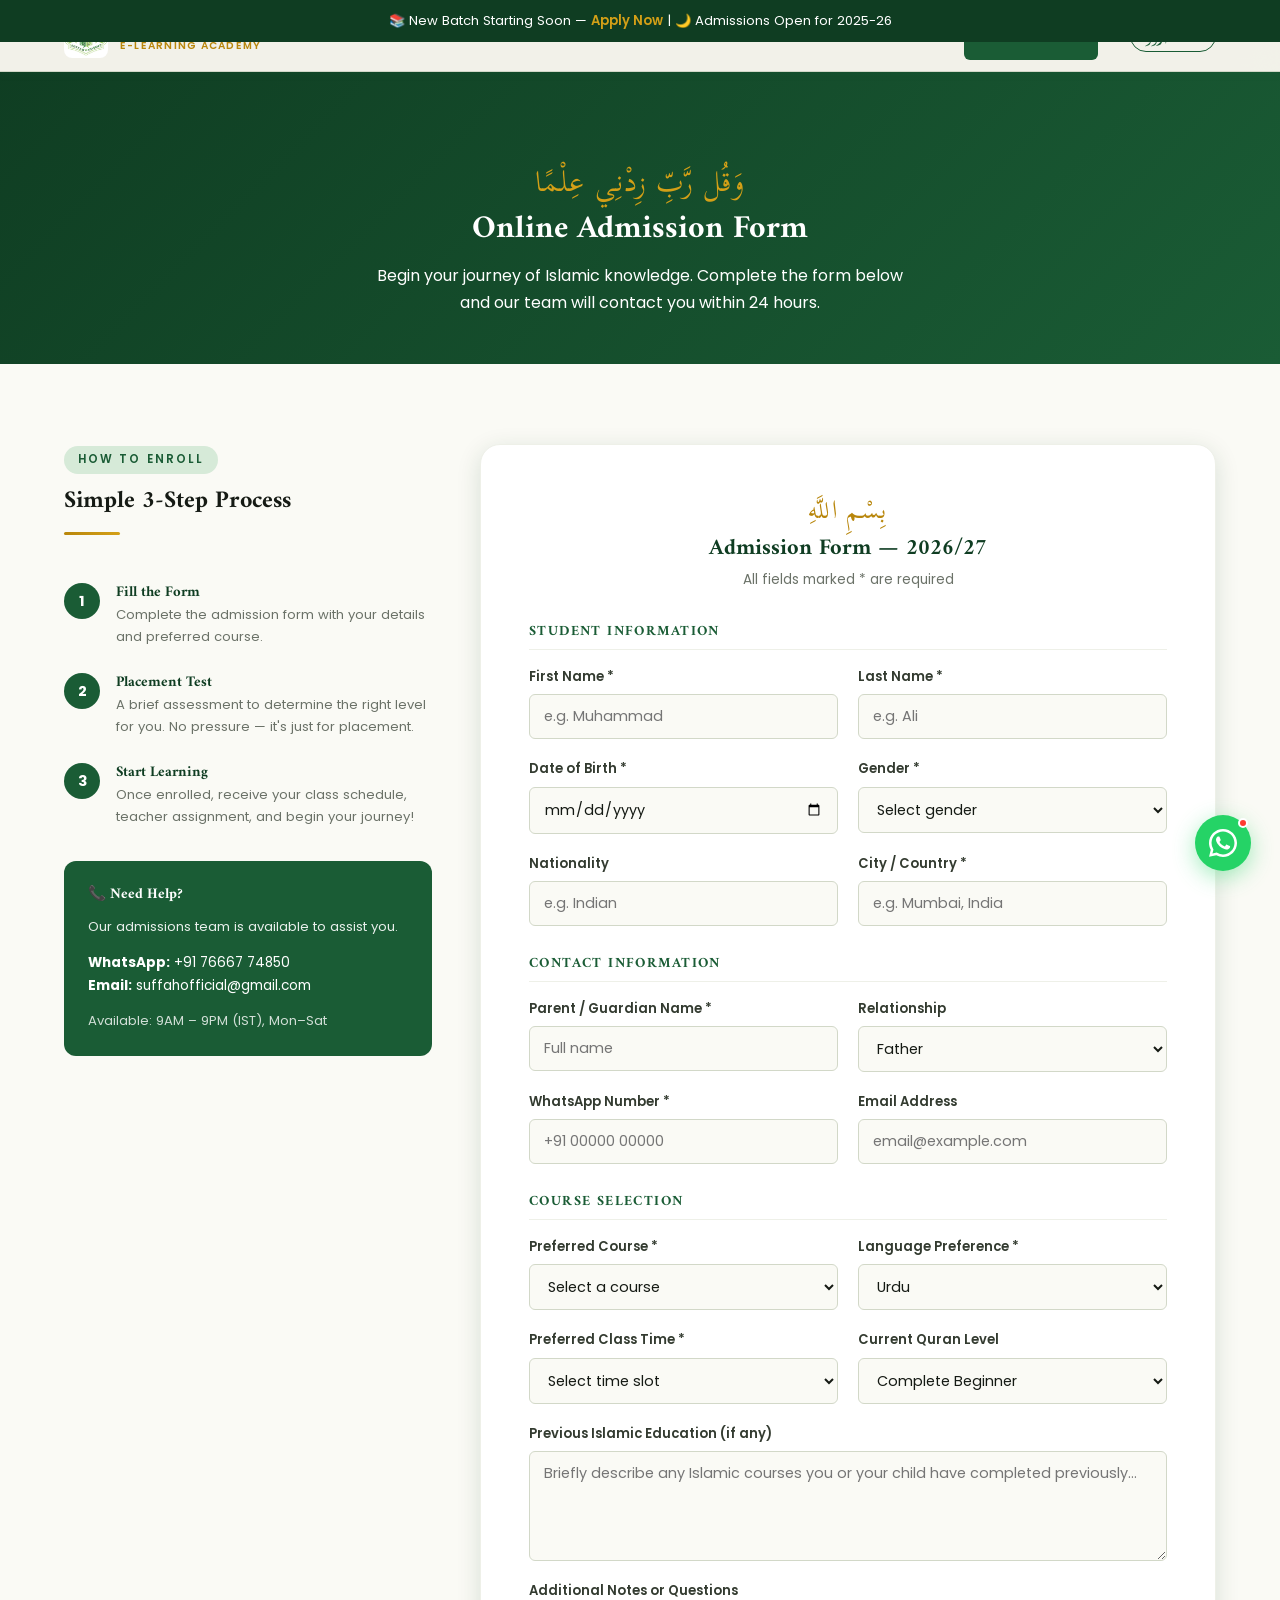
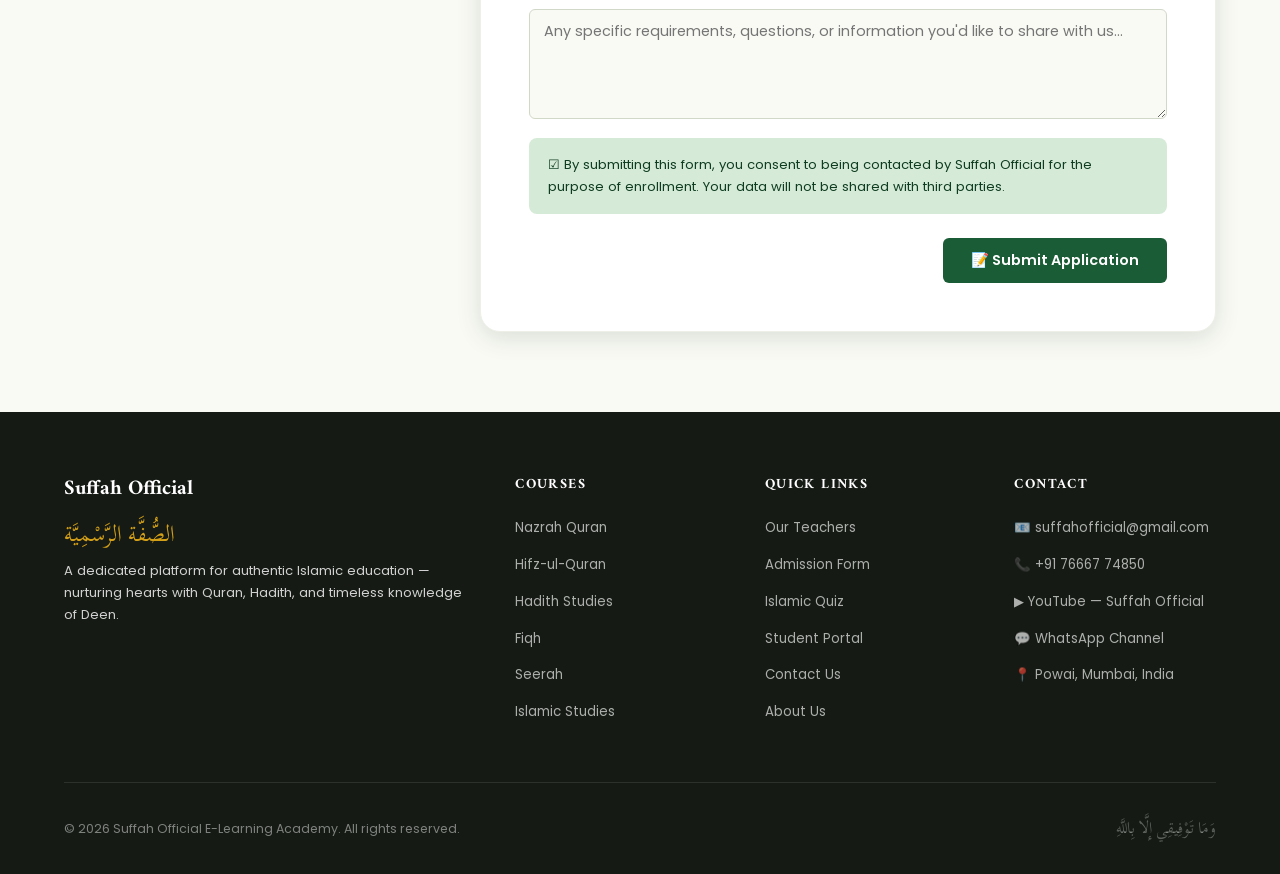
==== commit 32a78692: "several big changes" ====
--- a/pages/admission.html
+++ b/pages/admission.html
@@ -5,6 +5,7 @@
     <meta name="viewport" content="width=device-width, initial-scale=1.0" />
     <title>Admission — Suffah Official</title>
     <link rel="stylesheet" href="../css/style.css" />
+    <link rel="stylesheet" href="../css/theme.css" />
     <link rel="stylesheet" href="../css/urdu.css" />
     <link rel="icon" href="../assets/logo.png" type="image/png" />
   </head>
@@ -196,7 +197,7 @@
                 >بِسْمِ اللَّهِ</span
               >
               <h2 style="font-size: 1.4rem; color: var(--emerald-dark)">
-                Admission Form — 2025/26
+                Admission Form — 2026/27
               </h2>
               <p
                 style="
@@ -287,7 +288,7 @@
                 </div>
                 <div class="form-group">
                   <label>WhatsApp Number *</label>
-                  <input type="tel" placeholder="+92 300 0000000" required />
+                  <input type="tel" placeholder="+91 00000 00000" required />
                 </div>
                 <div class="form-group">
                   <label>Email Address</label>
@@ -333,9 +334,9 @@
                   <label>Preferred Class Time *</label>
                   <select required>
                     <option value="">Select time slot</option>
-                    <option>Morning (7AM – 12PM PKT)</option>
-                    <option>Afternoon (12PM – 5PM PKT)</option>
-                    <option>Evening (5PM – 10PM PKT)</option>
+                    <option>Morning (7AM – 12PM IST)</option>
+                    <option>Afternoon (12PM – 5PM IST)</option>
+                    <option>Evening (5PM – 10PM IST)</option>
                   </select>
                 </div>
                 <div class="form-group">
--- a/css/style.css
+++ b/css/style.css
@@ -3,37 +3,46 @@
    Palette: Emerald & Cream | Islamic Modern UI
    ============================================================ */
 
-@import url('https://fonts.googleapis.com/css2?family=Amiri:ital,wght@0,400;0,700;1,400&family=Poppins:wght@300;400;500;600;700&family=Scheherazade+New:wght@400;700&display=swap');
+@import url("https://fonts.googleapis.com/css2?family=Amiri:ital,wght@0,400;0,700;1,400&family=Poppins:wght@300;400;500;600;700&family=Scheherazade+New:wght@400;700&display=swap");
 
 :root {
-  --emerald:        #1B6B4A;
-  --emerald-dark:   #134D35;
-  --emerald-light:  #2E8B5A;
-  --emerald-pale:   #D4EDE1;
-  --gold:           #C8972B;
-  --gold-light:     #E8B84B;
-  --cream:          #FAF7F0;
-  --cream-dark:     #F0EBE0;
-  --text-dark:      #1A1A1A;
-  --text-mid:       #3D3D3D;
-  --text-muted:     #7A7A7A;
-  --white:          #FFFFFF;
-  --border:         #D9D0BE;
-  --shadow-sm:      0 2px 8px rgba(27,107,74,0.10);
-  --shadow-md:      0 6px 24px rgba(27,107,74,0.14);
-  --shadow-lg:      0 16px 48px rgba(27,107,74,0.18);
-  --radius-sm:      6px;
-  --radius-md:      12px;
-  --radius-lg:      20px;
-  --font-heading:   'Amiri', serif;
-  --font-body:      'Poppins', sans-serif;
-  --font-arabic:    'Scheherazade New', serif;
-  --nav-h:          72px;
-}
-
-*, *::before, *::after { box-sizing: border-box; margin: 0; padding: 0; }
-
-html { scroll-behavior: smooth; font-size: 16px; }
+  --emerald: #1b6b4a;
+  --emerald-dark: #134d35;
+  --emerald-light: #2e8b5a;
+  --emerald-pale: #d4ede1;
+  --gold: #c8972b;
+  --gold-light: #e8b84b;
+  --cream: #faf7f0;
+  --cream-dark: #f0ebe0;
+  --text-dark: #1a1a1a;
+  --text-mid: #3d3d3d;
+  --text-muted: #7a7a7a;
+  --white: #ffffff;
+  --border: #d9d0be;
+  --shadow-sm: 0 2px 8px rgba(27, 107, 74, 0.1);
+  --shadow-md: 0 6px 24px rgba(27, 107, 74, 0.14);
+  --shadow-lg: 0 16px 48px rgba(27, 107, 74, 0.18);
+  --radius-sm: 6px;
+  --radius-md: 12px;
+  --radius-lg: 20px;
+  --font-heading: "Amiri", serif;
+  --font-body: "Poppins", sans-serif;
+  --font-arabic: "Scheherazade New", serif;
+  --nav-h: 72px;
+}
+
+*,
+*::before,
+*::after {
+  box-sizing: border-box;
+  margin: 0;
+  padding: 0;
+}
+
+html {
+  scroll-behavior: smooth;
+  font-size: 16px;
+}
 
 body {
   font-family: var(--font-body);
@@ -43,14 +52,29 @@
   overflow-x: hidden;
 }
 
-img { max-width: 100%; display: block; }
-a  { text-decoration: none; color: inherit; }
-ul { list-style: none; }
+img {
+  max-width: 100%;
+  display: block;
+}
+a {
+  text-decoration: none;
+  color: inherit;
+}
+ul {
+  list-style: none;
+}
 
 /* ── Scrollbar ── */
-::-webkit-scrollbar { width: 6px; }
-::-webkit-scrollbar-track { background: var(--cream-dark); }
-::-webkit-scrollbar-thumb { background: var(--emerald); border-radius: 4px; }
+::-webkit-scrollbar {
+  width: 6px;
+}
+::-webkit-scrollbar-track {
+  background: var(--cream-dark);
+}
+::-webkit-scrollbar-thumb {
+  background: var(--emerald);
+  border-radius: 4px;
+}
 
 /* ============================================================
    GEOMETRIC PATTERN OVERLAY (SVG inline background)
@@ -60,7 +84,7 @@
   overflow: hidden;
 }
 .geo-bg::before {
-  content: '';
+  content: "";
   position: absolute;
   inset: 0;
   background-image: url("data:image/svg+xml,%3Csvg xmlns='http://www.w3.org/2000/svg' width='60' height='60'%3E%3Cg fill='none' stroke='%231B6B4A' stroke-width='0.4' opacity='0.12'%3E%3Cpolygon points='30,2 58,17 58,43 30,58 2,43 2,17'/%3E%3Cpolygon points='30,12 48,22 48,38 30,48 12,38 12,22'/%3E%3Cline x1='30' y1='2' x2='30' y2='12'/%3E%3Cline x1='58' y1='17' x2='48' y2='22'/%3E%3Cline x1='58' y1='43' x2='48' y2='38'/%3E%3Cline x1='30' y1='58' x2='30' y2='48'/%3E%3Cline x1='2' y1='43' x2='12' y2='38'/%3E%3Cline x1='2' y1='17' x2='12' y2='22'/%3E%3C/g%3E%3C/svg%3E");
@@ -68,7 +92,10 @@
   pointer-events: none;
   z-index: 0;
 }
-.geo-bg > * { position: relative; z-index: 1; }
+.geo-bg > * {
+  position: relative;
+  z-index: 1;
+}
 
 /* ============================================================
    TYPOGRAPHY
@@ -84,7 +111,13 @@
   letter-spacing: 0.04em;
 }
 
-h1,h2,h3,h4 { font-family: var(--font-heading); line-height: 1.25; }
+h1,
+h2,
+h3,
+h4 {
+  font-family: var(--font-heading);
+  line-height: 1.25;
+}
 
 .section-label {
   display: inline-block;
@@ -113,7 +146,8 @@
 }
 
 .divider-gold {
-  width: 56px; height: 3px;
+  width: 56px;
+  height: 3px;
   background: linear-gradient(90deg, var(--gold), var(--gold-light));
   border-radius: 2px;
   margin: 1rem 0 1.5rem;
@@ -162,7 +196,7 @@
 .btn-gold:hover {
   filter: brightness(1.08);
   transform: translateY(-2px);
-  box-shadow: 0 6px 20px rgba(200,151,43,0.4);
+  box-shadow: 0 6px 20px rgba(200, 151, 43, 0.4);
 }
 
 /* ============================================================
@@ -170,9 +204,11 @@
    ============================================================ */
 .navbar {
   position: fixed;
-  top: 0; left: 0; right: 0;
+  top: 0;
+  left: 0;
+  right: 0;
   height: var(--nav-h);
-  background: rgba(250,247,240,0.97);
+  background: rgba(250, 247, 240, 0.97);
   backdrop-filter: blur(12px);
   border-bottom: 1px solid var(--border);
   z-index: 1000;
@@ -191,11 +227,16 @@
   flex-shrink: 0;
 }
 .nav-brand img {
-  width: 44px; height: 44px;
+  width: 44px;
+  height: 44px;
   object-fit: contain;
   border-radius: 8px;
 }
-.nav-brand-text { display: flex; flex-direction: column; line-height: 1.1; }
+.nav-brand-text {
+  display: flex;
+  flex-direction: column;
+  line-height: 1.1;
+}
 .nav-brand-text span:first-child {
   font-family: var(--font-heading);
   font-size: 1.2rem;
@@ -226,12 +267,15 @@
   transition: all 0.2s;
   white-space: nowrap;
 }
-.nav-links a:hover, .nav-links a.active {
+.nav-links a:hover,
+.nav-links a.active {
   color: var(--emerald);
   background: var(--emerald-pale);
 }
 
-.nav-cta { margin-left: 0.5rem; }
+.nav-cta {
+  margin-left: 0.5rem;
+}
 
 .hamburger {
   display: none;
@@ -242,7 +286,9 @@
   margin-left: auto;
 }
 .hamburger span {
-  display: block; width: 24px; height: 2px;
+  display: block;
+  width: 24px;
+  height: 2px;
   background: var(--emerald);
   border-radius: 2px;
   transition: all 0.3s;
@@ -252,7 +298,9 @@
 .mobile-nav {
   display: none;
   position: fixed;
-  top: var(--nav-h); left: 0; right: 0;
+  top: var(--nav-h);
+  left: 0;
+  right: 0;
   background: var(--white);
   border-bottom: 2px solid var(--emerald-pale);
   z-index: 999;
@@ -261,7 +309,9 @@
   gap: 0.5rem;
   box-shadow: var(--shadow-md);
 }
-.mobile-nav.open { display: flex; }
+.mobile-nav.open {
+  display: flex;
+}
 .mobile-nav a {
   font-size: 1rem;
   font-weight: 500;
@@ -278,7 +328,12 @@
   padding: calc(var(--nav-h) + 3rem) 5vw 5rem;
   display: flex;
   align-items: center;
-  background: linear-gradient(150deg, var(--cream) 0%, var(--cream-dark) 50%, var(--emerald-pale) 100%);
+  background: linear-gradient(
+    150deg,
+    var(--cream) 0%,
+    var(--cream-dark) 50%,
+    var(--emerald-pale) 100%
+  );
   position: relative;
   overflow: hidden;
 }
@@ -303,7 +358,8 @@
   width: 100%;
 }
 
-.hero-text {}
+.hero-text {
+}
 .hero-bismillah {
   font-family: var(--font-arabic);
   font-size: 2.4rem;
@@ -324,9 +380,10 @@
   gap: 10px;
 }
 .hero-eyebrow::before {
-  content: '';
+  content: "";
   display: inline-block;
-  width: 30px; height: 2px;
+  width: 30px;
+  height: 2px;
   background: var(--gold);
 }
 .hero-title {
@@ -357,8 +414,14 @@
   padding-top: 2rem;
   border-top: 1px solid var(--border);
 }
-.hero-stat h3 { font-size: 1.8rem; color: var(--emerald); }
-.hero-stat p  { font-size: 0.8rem; color: var(--text-muted); }
+.hero-stat h3 {
+  font-size: 1.8rem;
+  color: var(--emerald);
+}
+.hero-stat p {
+  font-size: 0.8rem;
+  color: var(--text-muted);
+}
 
 .hero-visual {
   display: flex;
@@ -377,9 +440,12 @@
   gap: 1.2rem;
   transition: transform 0.3s;
 }
-.hero-card:hover { transform: translateX(6px); }
+.hero-card:hover {
+  transform: translateX(6px);
+}
 .hero-card-icon {
-  width: 48px; height: 48px;
+  width: 48px;
+  height: 48px;
   background: var(--emerald-pale);
   border-radius: 10px;
   display: flex;
@@ -388,20 +454,45 @@
   font-size: 1.5rem;
   flex-shrink: 0;
 }
-.hero-card h4 { font-size: 0.95rem; color: var(--emerald-dark); margin-bottom: 2px; }
-.hero-card p  { font-size: 0.78rem; color: var(--text-muted); }
-.hero-card:nth-child(even) { border-left-color: var(--gold); margin-left: 1.5rem; }
-.hero-card:nth-child(even) .hero-card-icon { background: #FEF3DC; }
+.hero-card h4 {
+  font-size: 0.95rem;
+  color: var(--emerald-dark);
+  margin-bottom: 2px;
+}
+.hero-card p {
+  font-size: 0.78rem;
+  color: var(--text-muted);
+}
+.hero-card:nth-child(even) {
+  border-left-color: var(--gold);
+  margin-left: 1.5rem;
+}
+.hero-card:nth-child(even) .hero-card-icon {
+  background: #fef3dc;
+}
 
 /* ============================================================
    SECTIONS COMMON
    ============================================================ */
-.section { padding: 5rem 5vw; }
-.section-inner { max-width: 1200px; margin: 0 auto; }
-.section-header { margin-bottom: 3rem; }
-.section-header.center { text-align: center; }
-.section-header.center .section-sub { margin: 0 auto; }
-.section-header.center .divider-gold { margin: 1rem auto 1.5rem; }
+.section {
+  padding: 5rem 5vw;
+}
+.section-inner {
+  max-width: 1200px;
+  margin: 0 auto;
+}
+.section-header {
+  margin-bottom: 3rem;
+}
+.section-header.center {
+  text-align: center;
+}
+.section-header.center .section-sub {
+  margin: 0 auto;
+}
+.section-header.center .divider-gold {
+  margin: 1rem auto 1.5rem;
+}
 
 /* ============================================================
    FEATURES / WHY US
@@ -423,19 +514,27 @@
   overflow: hidden;
 }
 .feature-card::after {
-  content: '';
+  content: "";
   position: absolute;
-  bottom: 0; left: 0; right: 0;
+  bottom: 0;
+  left: 0;
+  right: 0;
   height: 3px;
   background: linear-gradient(90deg, var(--emerald), var(--gold));
   transform: scaleX(0);
   transform-origin: left;
   transition: transform 0.3s;
 }
-.feature-card:hover { transform: translateY(-6px); box-shadow: var(--shadow-md); }
-.feature-card:hover::after { transform: scaleX(1); }
+.feature-card:hover {
+  transform: translateY(-6px);
+  box-shadow: var(--shadow-md);
+}
+.feature-card:hover::after {
+  transform: scaleX(1);
+}
 .feature-icon {
-  width: 60px; height: 60px;
+  width: 60px;
+  height: 60px;
   background: var(--emerald-pale);
   border-radius: 50%;
   display: flex;
@@ -444,8 +543,15 @@
   font-size: 1.6rem;
   margin: 0 auto 1.2rem;
 }
-.feature-card h3 { font-size: 1.05rem; color: var(--emerald-dark); margin-bottom: 0.5rem; }
-.feature-card p  { font-size: 0.85rem; color: var(--text-muted); }
+.feature-card h3 {
+  font-size: 1.05rem;
+  color: var(--emerald-dark);
+  margin-bottom: 0.5rem;
+}
+.feature-card p {
+  font-size: 0.85rem;
+  color: var(--text-muted);
+}
 
 /* ============================================================
    COURSES GRID
@@ -465,7 +571,10 @@
   display: flex;
   flex-direction: column;
 }
-.course-card:hover { transform: translateY(-5px); box-shadow: var(--shadow-lg); }
+.course-card:hover {
+  transform: translateY(-5px);
+  box-shadow: var(--shadow-lg);
+}
 .course-thumb {
   height: 140px;
   display: flex;
@@ -474,19 +583,36 @@
   font-size: 3.2rem;
   position: relative;
 }
-.course-thumb.emerald { background: linear-gradient(135deg, var(--emerald-dark), var(--emerald-light)); }
-.course-thumb.gold    { background: linear-gradient(135deg, #8B6914, var(--gold)); }
-.course-thumb.teal    { background: linear-gradient(135deg, #0F5C6E, #1A8FA8); }
-.course-thumb.purple  { background: linear-gradient(135deg, #4A2878, #7B4DB5); }
-.course-thumb.rust    { background: linear-gradient(135deg, #8B3A1E, #C0562C); }
-.course-thumb.navy    { background: linear-gradient(135deg, #1A2D5A, #2E4A8C); }
+.course-thumb.emerald {
+  background: linear-gradient(
+    135deg,
+    var(--emerald-dark),
+    var(--emerald-light)
+  );
+}
+.course-thumb.gold {
+  background: linear-gradient(135deg, #8b6914, var(--gold));
+}
+.course-thumb.teal {
+  background: linear-gradient(135deg, #0f5c6e, #1a8fa8);
+}
+.course-thumb.purple {
+  background: linear-gradient(135deg, #4a2878, #7b4db5);
+}
+.course-thumb.rust {
+  background: linear-gradient(135deg, #8b3a1e, #c0562c);
+}
+.course-thumb.navy {
+  background: linear-gradient(135deg, #1a2d5a, #2e4a8c);
+}
 .course-arabic {
   position: absolute;
-  top: 50%; left: 50%;
+  top: 50%;
+  left: 50%;
   transform: translate(-50%, -50%);
   font-family: var(--font-arabic);
   font-size: 2.2rem;
-  color: rgba(255,255,255,0.15);
+  color: rgba(255, 255, 255, 0.15);
   pointer-events: none;
   white-space: nowrap;
 }
@@ -509,8 +635,16 @@
   margin-bottom: 0.8rem;
   width: fit-content;
 }
-.course-body h3 { font-size: 1.05rem; color: var(--text-dark); margin-bottom: 0.5rem; }
-.course-body p  { font-size: 0.83rem; color: var(--text-muted); flex: 1; }
+.course-body h3 {
+  font-size: 1.05rem;
+  color: var(--text-dark);
+  margin-bottom: 0.5rem;
+}
+.course-body p {
+  font-size: 0.83rem;
+  color: var(--text-muted);
+  flex: 1;
+}
 .course-meta {
   display: flex;
   justify-content: space-between;
@@ -530,7 +664,9 @@
   gap: 4px;
   transition: gap 0.2s;
 }
-.course-meta .enroll-link:hover { gap: 8px; }
+.course-meta .enroll-link:hover {
+  gap: 8px;
+}
 
 /* ============================================================
    TEACHERS
@@ -549,9 +685,13 @@
   border: 1px solid var(--cream-dark);
   transition: all 0.3s;
 }
-.teacher-card:hover { transform: translateY(-5px); box-shadow: var(--shadow-md); }
+.teacher-card:hover {
+  transform: translateY(-5px);
+  box-shadow: var(--shadow-md);
+}
 .teacher-avatar {
-  width: 90px; height: 90px;
+  width: 90px;
+  height: 90px;
   border-radius: 50%;
   margin: 0 auto 1.2rem;
   background: var(--emerald-pale);
@@ -563,8 +703,16 @@
   overflow: hidden;
   position: relative;
 }
-.teacher-avatar img { width: 100%; height: 100%; object-fit: cover; }
-.teacher-card h3 { font-size: 1.05rem; color: var(--emerald-dark); margin-bottom: 4px; }
+.teacher-avatar img {
+  width: 100%;
+  height: 100%;
+  object-fit: cover;
+}
+.teacher-card h3 {
+  font-size: 1.05rem;
+  color: var(--emerald-dark);
+  margin-bottom: 4px;
+}
 .teacher-card .role {
   font-size: 0.78rem;
   color: var(--gold);
@@ -573,7 +721,10 @@
   letter-spacing: 0.08em;
   margin-bottom: 0.8rem;
 }
-.teacher-card p { font-size: 0.82rem; color: var(--text-muted); }
+.teacher-card p {
+  font-size: 0.82rem;
+  color: var(--text-muted);
+}
 .teacher-badge {
   display: inline-block;
   margin-top: 1rem;
@@ -598,16 +749,30 @@
   gap: 1.5rem;
 }
 .testimonial-card {
-  background: rgba(255,255,255,0.08);
-  border: 1px solid rgba(255,255,255,0.12);
+  background: rgba(255, 255, 255, 0.08);
+  border: 1px solid rgba(255, 255, 255, 0.12);
   border-radius: var(--radius-md);
   padding: 2rem;
 }
-.testimonial-stars { color: var(--gold-light); font-size: 1rem; margin-bottom: 1rem; }
-.testimonial-card p { font-size: 0.88rem; opacity: 0.9; margin-bottom: 1.5rem; font-style: italic; }
-.testimonial-author { display: flex; align-items: center; gap: 0.8rem; }
+.testimonial-stars {
+  color: var(--gold-light);
+  font-size: 1rem;
+  margin-bottom: 1rem;
+}
+.testimonial-card p {
+  font-size: 0.88rem;
+  opacity: 0.9;
+  margin-bottom: 1.5rem;
+  font-style: italic;
+}
+.testimonial-author {
+  display: flex;
+  align-items: center;
+  gap: 0.8rem;
+}
 .testimonial-author-avatar {
-  width: 40px; height: 40px;
+  width: 40px;
+  height: 40px;
   border-radius: 50%;
   background: var(--emerald);
   display: flex;
@@ -615,14 +780,25 @@
   justify-content: center;
   font-size: 1.1rem;
 }
-.testimonial-author-name { font-size: 0.88rem; font-weight: 600; }
-.testimonial-author-loc  { font-size: 0.75rem; opacity: 0.65; }
+.testimonial-author-name {
+  font-size: 0.88rem;
+  font-weight: 600;
+}
+.testimonial-author-loc {
+  font-size: 0.75rem;
+  opacity: 0.65;
+}
 
 /* ============================================================
    CTA BANNER
    ============================================================ */
 .cta-banner {
-  background: linear-gradient(135deg, var(--emerald-dark) 0%, var(--emerald) 60%, var(--emerald-light) 100%);
+  background: linear-gradient(
+    135deg,
+    var(--emerald-dark) 0%,
+    var(--emerald) 60%,
+    var(--emerald-light) 100%
+  );
   color: var(--white);
   text-align: center;
   padding: 5rem 5vw;
@@ -630,16 +806,31 @@
   overflow: hidden;
 }
 .cta-banner::before {
-  content: '';
+  content: "";
   position: absolute;
   inset: 0;
   background-image: url("data:image/svg+xml,%3Csvg xmlns='http://www.w3.org/2000/svg' width='60' height='60'%3E%3Cpolygon points='30,2 58,17 58,43 30,58 2,43 2,17' fill='none' stroke='white' stroke-width='0.5' opacity='0.1'/%3E%3C/svg%3E");
   background-size: 60px 60px;
 }
-.cta-banner .arabic-accent { color: var(--gold-light); margin-bottom: 0.6rem; }
-.cta-banner h2 { font-size: clamp(1.6rem, 3.5vw, 2.4rem); margin-bottom: 1rem; position: relative; }
-.cta-banner p  { font-size: 1rem; opacity: 0.85; max-width: 480px; margin: 0 auto 2rem; position: relative; }
-.cta-banner .btn-gold { position: relative; }
+.cta-banner .arabic-accent {
+  color: var(--gold-light);
+  margin-bottom: 0.6rem;
+}
+.cta-banner h2 {
+  font-size: clamp(1.6rem, 3.5vw, 2.4rem);
+  margin-bottom: 1rem;
+  position: relative;
+}
+.cta-banner p {
+  font-size: 1rem;
+  opacity: 0.85;
+  max-width: 480px;
+  margin: 0 auto 2rem;
+  position: relative;
+}
+.cta-banner .btn-gold {
+  position: relative;
+}
 
 /* ============================================================
    YOUTUBE SECTION
@@ -662,9 +853,18 @@
   border: none;
   display: block;
 }
-.yt-card-body { padding: 1rem 1.2rem; }
-.yt-card-body h4 { font-size: 0.92rem; color: var(--text-dark); margin-bottom: 4px; }
-.yt-card-body p  { font-size: 0.78rem; color: var(--text-muted); }
+.yt-card-body {
+  padding: 1rem 1.2rem;
+}
+.yt-card-body h4 {
+  font-size: 0.92rem;
+  color: var(--text-dark);
+  margin-bottom: 4px;
+}
+.yt-card-body p {
+  font-size: 0.78rem;
+  color: var(--text-muted);
+}
 
 /* ============================================================
    FORMS
@@ -683,8 +883,14 @@
   grid-template-columns: 1fr 1fr;
   gap: 1.2rem;
 }
-.form-group { display: flex; flex-direction: column; gap: 6px; }
-.form-group.full { grid-column: 1 / -1; }
+.form-group {
+  display: flex;
+  flex-direction: column;
+  gap: 6px;
+}
+.form-group.full {
+  grid-column: 1 / -1;
+}
 .form-group label {
   font-size: 0.82rem;
   font-weight: 600;
@@ -700,18 +906,25 @@
   font-size: 0.9rem;
   color: var(--text-dark);
   background: var(--cream);
-  transition: border-color 0.2s, box-shadow 0.2s;
+  transition:
+    border-color 0.2s,
+    box-shadow 0.2s;
   outline: none;
 }
 .form-group input:focus,
 .form-group select:focus,
 .form-group textarea:focus {
   border-color: var(--emerald);
-  box-shadow: 0 0 0 3px rgba(27,107,74,0.1);
+  box-shadow: 0 0 0 3px rgba(27, 107, 74, 0.1);
   background: var(--white);
 }
-.form-group textarea { min-height: 110px; resize: vertical; }
-.form-submit { margin-top: 1.5rem; }
+.form-group textarea {
+  min-height: 110px;
+  resize: vertical;
+}
+.form-submit {
+  margin-top: 1.5rem;
+}
 
 /* ============================================================
    CONTACT
@@ -722,7 +935,11 @@
   gap: 3rem;
   align-items: start;
 }
-.contact-info h3 { font-size: 1.3rem; color: var(--emerald-dark); margin-bottom: 1.5rem; }
+.contact-info h3 {
+  font-size: 1.3rem;
+  color: var(--emerald-dark);
+  margin-bottom: 1.5rem;
+}
 .contact-item {
   display: flex;
   gap: 1rem;
@@ -730,7 +947,8 @@
   align-items: flex-start;
 }
 .contact-item-icon {
-  width: 42px; height: 42px;
+  width: 42px;
+  height: 42px;
   background: var(--emerald-pale);
   border-radius: 10px;
   display: flex;
@@ -739,8 +957,16 @@
   font-size: 1.1rem;
   flex-shrink: 0;
 }
-.contact-item-text h4 { font-size: 0.88rem; font-weight: 600; color: var(--text-dark); margin-bottom: 2px; }
-.contact-item-text p  { font-size: 0.82rem; color: var(--text-muted); }
+.contact-item-text h4 {
+  font-size: 0.88rem;
+  font-weight: 600;
+  color: var(--text-dark);
+  margin-bottom: 2px;
+}
+.contact-item-text p {
+  font-size: 0.82rem;
+  color: var(--text-muted);
+}
 
 /* ============================================================
    STUDENT PORTAL
@@ -762,7 +988,8 @@
   background: var(--white);
   transition: all 0.2s;
 }
-.portal-tab.active, .portal-tab:hover {
+.portal-tab.active,
+.portal-tab:hover {
   background: var(--emerald);
   border-color: var(--emerald);
   color: var(--white);
@@ -776,9 +1003,21 @@
   border: 1px solid var(--cream-dark);
   margin-bottom: 1rem;
 }
-.progress-header { display: flex; justify-content: space-between; align-items: center; margin-bottom: 1rem; }
-.progress-header h4 { font-size: 0.95rem; color: var(--text-dark); }
-.progress-pct { font-size: 0.88rem; font-weight: 600; color: var(--emerald); }
+.progress-header {
+  display: flex;
+  justify-content: space-between;
+  align-items: center;
+  margin-bottom: 1rem;
+}
+.progress-header h4 {
+  font-size: 0.95rem;
+  color: var(--text-dark);
+}
+.progress-pct {
+  font-size: 0.88rem;
+  font-weight: 600;
+  color: var(--emerald);
+}
 .progress-bar-track {
   height: 8px;
   background: var(--cream-dark);
@@ -812,7 +1051,9 @@
   border-bottom: 1px solid var(--cream-dark);
   color: var(--text-mid);
 }
-.marks-table tr:hover td { background: var(--cream); }
+.marks-table tr:hover td {
+  background: var(--cream);
+}
 .grade-badge {
   display: inline-block;
   padding: 2px 10px;
@@ -820,9 +1061,18 @@
   font-size: 0.78rem;
   font-weight: 700;
 }
-.grade-a { background: #D4EDE1; color: #1B6B4A; }
-.grade-b { background: #FEF3DC; color: #8B6914; }
-.grade-c { background: #FDE8E8; color: #8B2020; }
+.grade-a {
+  background: #d4ede1;
+  color: #1b6b4a;
+}
+.grade-b {
+  background: #fef3dc;
+  color: #8b6914;
+}
+.grade-c {
+  background: #fde8e8;
+  color: #8b2020;
+}
 
 .attendance-grid {
   display: grid;
@@ -839,39 +1089,66 @@
   font-size: 0.72rem;
   font-weight: 600;
 }
-.att-present { background: var(--emerald-pale); color: var(--emerald); }
-.att-absent  { background: #FDE8E8; color: #C0392B; }
-.att-holiday { background: var(--cream-dark); color: var(--text-muted); }
-.att-today   { background: var(--emerald); color: var(--white); }
+.att-present {
+  background: var(--emerald-pale);
+  color: var(--emerald);
+}
+.att-absent {
+  background: #fde8e8;
+  color: #c0392b;
+}
+.att-holiday {
+  background: var(--cream-dark);
+  color: var(--text-muted);
+}
+.att-today {
+  background: var(--emerald);
+  color: var(--white);
+}
 
 /* ============================================================
    PAGE HERO (inner pages)
    ============================================================ */
 .page-hero {
   padding: calc(var(--nav-h) + 3rem) 5vw 3rem;
-  background: linear-gradient(135deg, var(--emerald-dark) 0%, var(--emerald) 100%);
+  background: linear-gradient(
+    135deg,
+    var(--emerald-dark) 0%,
+    var(--emerald) 100%
+  );
   color: var(--white);
   text-align: center;
   position: relative;
   overflow: hidden;
 }
-.page-hero::before {
-  content: '';
+/* .page-hero::before {
+  content: "";
   position: absolute;
   inset: 0;
   background-image: url("data:image/svg+xml,%3Csvg xmlns='http://www.w3.org/2000/svg' width='60' height='60'%3E%3Cpolygon points='30,2 58,17 58,43 30,58 2,43 2,17' fill='none' stroke='white' stroke-width='0.5' opacity='0.1'/%3E%3C/svg%3E");
   background-size: 60px 60px;
-}
-.page-hero .arabic-accent { color: var(--gold-light); }
-.page-hero h1 { font-size: clamp(1.8rem, 4vw, 2.8rem); position: relative; }
-.page-hero p  { font-size: 1rem; opacity: 0.85; max-width: 540px; margin: 0.8rem auto 0; position: relative; }
+} */
+.page-hero .arabic-accent {
+  color: var(--gold-light);
+}
+.page-hero h1 {
+  font-size: 2 rem;
+  /* position: relative; */
+}
+.page-hero p {
+  font-size: 1rem;
+  /* opacity: 0.85; */
+  max-width: 540px;
+  margin: 0.8rem auto 0;
+  /* position: relative; */
+}
 
 /* ============================================================
    FOOTER
    ============================================================ */
 .footer {
   background: var(--text-dark);
-  color: rgba(255,255,255,0.8);
+  color: rgba(255, 255, 255, 0.8);
   padding: 4rem 5vw 2rem;
 }
 .footer-grid {
@@ -881,14 +1158,13 @@
   max-width: 1200px;
   margin: 0 auto;
   padding-bottom: 3rem;
-  border-bottom: 1px solid rgba(255,255,255,0.1);
+  border-bottom: 1px solid rgba(255, 255, 255, 0.1);
 }
 .footer-brand img {
-  width: 50px; height: 50px;
+  width: 50px;
+  height: 50px;
   border-radius: 8px;
   margin-bottom: 1rem;
-  filter: brightness(0) invert(1);
-  opacity: 0.9;
 }
 .footer-brand h3 {
   font-family: var(--font-heading);
@@ -896,7 +1172,10 @@
   color: var(--white);
   margin-bottom: 0.5rem;
 }
-.footer-brand p { font-size: 0.82rem; line-height: 1.7; }
+.footer-brand p {
+  font-size: 0.82rem;
+  line-height: 1.7;
+}
 .footer-brand .footer-arabic {
   font-family: var(--font-arabic);
   font-size: 1.4rem;
@@ -912,13 +1191,17 @@
   letter-spacing: 0.1em;
   margin-bottom: 1.2rem;
 }
-.footer-col ul li { margin-bottom: 0.6rem; }
+.footer-col ul li {
+  margin-bottom: 0.6rem;
+}
 .footer-col ul li a {
   font-size: 0.83rem;
-  color: rgba(255,255,255,0.65);
+  color: rgba(255, 255, 255, 0.65);
   transition: color 0.2s;
 }
-.footer-col ul li a:hover { color: var(--gold-light); }
+.footer-col ul li a:hover {
+  color: var(--gold-light);
+}
 .footer-bottom {
   max-width: 1200px;
   margin: 2rem auto 0;
@@ -926,21 +1209,28 @@
   justify-content: space-between;
   align-items: center;
   font-size: 0.78rem;
-  color: rgba(255,255,255,0.45);
-}
-.social-links { display: flex; gap: 0.8rem; }
+  color: rgba(255, 255, 255, 0.45);
+}
+.social-links {
+  display: flex;
+  gap: 0.8rem;
+}
 .social-link {
-  width: 34px; height: 34px;
+  width: 34px;
+  height: 34px;
   border-radius: 8px;
-  background: rgba(255,255,255,0.08);
+  background: rgba(255, 255, 255, 0.08);
   display: flex;
   align-items: center;
   justify-content: center;
   font-size: 0.9rem;
-  color: rgba(255,255,255,0.7);
+  color: rgba(255, 255, 255, 0.7);
   transition: all 0.2s;
 }
-.social-link:hover { background: var(--emerald); color: var(--white); }
+.social-link:hover {
+  background: var(--emerald);
+  color: var(--white);
+}
 
 /* ============================================================
    NOTICE BAND
@@ -955,66 +1245,153 @@
   z-index: 1001;
   top: 0;
 }
-.notice-band a { color: var(--gold-light); font-weight: 600; }
+.notice-band a {
+  color: var(--gold-light);
+  font-weight: 600;
+}
 
 /* ============================================================
    RESPONSIVE
    ============================================================ */
 @media (max-width: 1024px) {
-  .footer-grid { grid-template-columns: 1fr 1fr; }
-  .contact-grid { grid-template-columns: 1fr; }
+  .footer-grid {
+    grid-template-columns: 1fr 1fr;
+  }
+  .contact-grid {
+    grid-template-columns: 1fr;
+  }
 }
 
 @media (max-width: 768px) {
-  .nav-links, .nav-cta { display: none; }
-  .hamburger { display: flex; }
-  .hero-content { grid-template-columns: 1fr; gap: 2rem; }
-  .hero-visual { display: none; }
-  .form-grid { grid-template-columns: 1fr; }
-  .footer-grid { grid-template-columns: 1fr; gap: 2rem; }
-  .footer-bottom { flex-direction: column; gap: 1rem; text-align: center; }
-  .form-section { padding: 2rem 1.5rem; }
-  .attendance-grid { grid-template-columns: repeat(5, 1fr); }
+  .nav-links,
+  .nav-cta {
+    display: none;
+  }
+  .hamburger {
+    display: flex;
+  }
+  .hero-content {
+    grid-template-columns: 1fr;
+    gap: 2rem;
+  }
+  .hero-visual {
+    display: none;
+  }
+  .form-grid {
+    grid-template-columns: 1fr;
+  }
+  .footer-grid {
+    grid-template-columns: 1fr;
+    gap: 2rem;
+  }
+  .footer-bottom {
+    flex-direction: column;
+    gap: 1rem;
+    text-align: center;
+  }
+  .form-section {
+    padding: 2rem 1.5rem;
+  }
+  .attendance-grid {
+    grid-template-columns: repeat(5, 1fr);
+  }
 }
 
 @media (max-width: 480px) {
-  :root { --nav-h: 64px; }
-  .section { padding: 3rem 4vw; }
-  .hero-stats { gap: 1.2rem; }
-  .hero-stat h3 { font-size: 1.4rem; }
+  :root {
+    --nav-h: 64px;
+  }
+  .section {
+    padding: 3rem 4vw;
+  }
+  .hero-stats {
+    gap: 1.2rem;
+  }
+  .hero-stat h3 {
+    font-size: 1.4rem;
+  }
 }
 
 /* ============================================================
    ANIMATIONS
    ============================================================ */
 @keyframes fadeUp {
-  from { opacity: 0; transform: translateY(24px); }
-  to   { opacity: 1; transform: translateY(0); }
-}
-.fade-up { animation: fadeUp 0.6s ease both; }
-.delay-1 { animation-delay: 0.1s; }
-.delay-2 { animation-delay: 0.2s; }
-.delay-3 { animation-delay: 0.3s; }
-.delay-4 { animation-delay: 0.4s; }
+  from {
+    opacity: 0;
+    transform: translateY(24px);
+  }
+  to {
+    opacity: 1;
+    transform: translateY(0);
+  }
+}
+.fade-up {
+  animation: fadeUp 0.6s ease both;
+}
+.delay-1 {
+  animation-delay: 0.1s;
+}
+.delay-2 {
+  animation-delay: 0.2s;
+}
+.delay-3 {
+  animation-delay: 0.3s;
+}
+.delay-4 {
+  animation-delay: 0.4s;
+}
 
 /* Intersection observer targets */
-.reveal { opacity: 0; transform: translateY(30px); transition: opacity 0.6s ease, transform 0.6s ease; }
-.reveal.visible { opacity: 1; transform: translateY(0); }
+.reveal {
+  opacity: 0;
+  transform: translateY(30px);
+  transition:
+    opacity 0.6s ease,
+    transform 0.6s ease;
+}
+.reveal.visible {
+  opacity: 1;
+  transform: translateY(0);
+}
 
 /* ============================================================
    UTILITY
    ============================================================ */
-.bg-cream    { background: var(--cream); }
-.bg-white    { background: var(--white); }
-.bg-emerald  { background: var(--emerald-dark); }
-.text-center { text-align: center; }
-.mt-1 { margin-top: 0.5rem; }
-.mt-2 { margin-top: 1rem; }
-.mb-2 { margin-bottom: 1rem; }
-.gap-sm { gap: 0.5rem; }
-.flex  { display: flex; }
-.flex-center { display: flex; align-items: center; justify-content: center; }
-.flex-wrap { flex-wrap: wrap; }
+.bg-cream {
+  background: var(--cream);
+}
+.bg-white {
+  background: var(--white);
+}
+.bg-emerald {
+  background: var(--emerald-dark);
+}
+.text-center {
+  text-align: center;
+}
+.mt-1 {
+  margin-top: 0.5rem;
+}
+.mt-2 {
+  margin-top: 1rem;
+}
+.mb-2 {
+  margin-bottom: 1rem;
+}
+.gap-sm {
+  gap: 0.5rem;
+}
+.flex {
+  display: flex;
+}
+.flex-center {
+  display: flex;
+  align-items: center;
+  justify-content: center;
+}
+.flex-wrap {
+  flex-wrap: wrap;
+}
 
 /* Course Detail Styles (courses page) */
 .course-detail-grid {
@@ -1037,14 +1414,26 @@
   font-size: 3rem;
   opacity: 0.2;
   position: absolute;
-  top: 50%; left: 50%;
+  top: 50%;
+  left: 50%;
   transform: translate(-50%, -50%);
   white-space: nowrap;
   pointer-events: none;
 }
-.course-detail-banner .banner-icon { font-size: 3.5rem; position: relative; z-index: 1; margin-bottom: 0.5rem; }
-.course-detail-banner h3 { font-size: 1.4rem; position: relative; z-index: 1; }
-.syllabus-list { margin-top: 1rem; }
+.course-detail-banner .banner-icon {
+  font-size: 3.5rem;
+  position: relative;
+  z-index: 1;
+  margin-bottom: 0.5rem;
+}
+.course-detail-banner h3 {
+  font-size: 1.4rem;
+  position: relative;
+  z-index: 1;
+}
+.syllabus-list {
+  margin-top: 1rem;
+}
 .syllabus-list li {
   display: flex;
   gap: 0.8rem;
@@ -1055,22 +1444,29 @@
   color: var(--text-mid);
 }
 .syllabus-list li::before {
-  content: '✦';
+  content: "✦";
   color: var(--emerald);
   flex-shrink: 0;
   margin-top: 2px;
 }
 
 @media (max-width: 768px) {
-  .course-detail-grid { grid-template-columns: 1fr; }
+  .course-detail-grid {
+    grid-template-columns: 1fr;
+  }
 }
 
 /* Seerah Timeline */
-.timeline { position: relative; padding-left: 2.5rem; }
+.timeline {
+  position: relative;
+  padding-left: 2.5rem;
+}
 .timeline::before {
-  content: '';
+  content: "";
   position: absolute;
-  left: 0.9rem; top: 0; bottom: 0;
+  left: 0.9rem;
+  top: 0;
+  bottom: 0;
   width: 2px;
   background: linear-gradient(180deg, var(--emerald), var(--gold));
 }
@@ -1084,10 +1480,12 @@
   border: 1px solid var(--cream-dark);
 }
 .timeline-item::before {
-  content: '';
+  content: "";
   position: absolute;
-  left: -2.5rem; top: 1.4rem;
-  width: 14px; height: 14px;
+  left: -2.5rem;
+  top: 1.4rem;
+  width: 14px;
+  height: 14px;
   border-radius: 50%;
   background: var(--emerald);
   border: 3px solid var(--white);
@@ -1101,8 +1499,15 @@
   letter-spacing: 0.1em;
   margin-bottom: 0.3rem;
 }
-.timeline-item h4 { font-size: 1rem; color: var(--emerald-dark); margin-bottom: 0.4rem; }
-.timeline-item p  { font-size: 0.85rem; color: var(--text-muted); }
+.timeline-item h4 {
+  font-size: 1rem;
+  color: var(--emerald-dark);
+  margin-bottom: 0.4rem;
+}
+.timeline-item p {
+  font-size: 0.85rem;
+  color: var(--text-muted);
+}
 
 /* Hadith Card */
 .hadith-card {
@@ -1116,9 +1521,10 @@
   overflow: hidden;
 }
 .hadith-card::before {
-  content: '❝';
+  content: "❝";
   position: absolute;
-  top: -0.5rem; right: 1.5rem;
+  top: -0.5rem;
+  right: 1.5rem;
   font-size: 6rem;
   color: var(--emerald-pale);
   font-family: Georgia, serif;
@@ -1135,5 +1541,14 @@
   padding-bottom: 1rem;
   border-bottom: 1px dashed var(--border);
 }
-.hadith-translation { font-size: 0.9rem; color: var(--text-mid); font-style: italic; margin-bottom: 1rem; }
-.hadith-source { font-size: 0.78rem; color: var(--gold); font-weight: 600; }
+.hadith-translation {
+  font-size: 0.9rem;
+  color: var(--text-mid);
+  font-style: italic;
+  margin-bottom: 1rem;
+}
+.hadith-source {
+  font-size: 0.78rem;
+  color: var(--gold);
+  font-weight: 600;
+}
--- a/css/theme.css
+++ b/css/theme.css
@@ -0,0 +1,349 @@
+/* ============================================================
+   SUFFAH OFFICIAL — Theme Override: Forest Green & Gold
+   Replaces the emerald/cream palette across the entire site.
+   ============================================================ */
+
+:root {
+  /* ── Primary: Forest Green ── */
+  --emerald: #1a5c35;
+  --emerald-dark: #0f3d22;
+  --emerald-light: #27733f;
+  --emerald-pale: #d6ead8;
+
+  /* ── Accent: Warm Gold ── */
+  --gold: #b8860b;
+  --gold-light: #d4a017;
+
+  /* ── Background: Warm Off-White ── */
+  --cream: #fafaf5;
+  --cream-dark: #eef0e8;
+
+  /* ── Text ── */
+  --text-dark: #151a14;
+  --text-mid: #333b30;
+  --text-muted: #6b7268;
+
+  --white: #ffffff;
+  --border: #d2d8c8;
+
+  /* ── Shadows (green-tinted) ── */
+  --shadow-sm: 0 2px 8px rgba(15, 61, 34, 0.1);
+  --shadow-md: 0 6px 24px rgba(15, 61, 34, 0.14);
+  --shadow-lg: 0 16px 48px rgba(15, 61, 34, 0.18);
+
+  /* ── Radii ── */
+  --radius-sm: 6px;
+  --radius-md: 12px;
+  --radius-lg: 20px;
+
+  /* ── Fonts ── */
+  --font-heading: "Amiri", serif;
+  --font-body: "Poppins", sans-serif;
+  --font-arabic: "Scheherazade New", serif;
+
+  /* ── Nav height ── */
+  --nav-h: 72px;
+}
+
+/* ── Body background shifts to warm off-white ── */
+body {
+  background: var(--cream);
+}
+
+/* ── Scrollbar to forest green ── */
+::-webkit-scrollbar-thumb {
+  background: var(--emerald);
+}
+
+/* ── Hero gradient ── */
+.hero {
+  background: linear-gradient(
+    150deg,
+    var(--cream) 0%,
+    var(--cream-dark) 50%,
+    var(--emerald-pale) 100%
+  );
+}
+
+/* ── Hero title accent ── */
+.hero-title em {
+  color: var(--gold);
+}
+
+/* ── Page hero ── */
+/* .page-hero {
+  background: linear-gradient(
+    135deg,
+    var(--emerald-dark) 0%,
+    var(--emerald) 100%
+  );
+} */
+
+/* ── CTA Banner ── */
+.cta-banner {
+  background: linear-gradient(
+    135deg,
+    var(--emerald-dark) 0%,
+    var(--emerald) 60%,
+    var(--emerald-light) 100%
+  );
+}
+
+/* ── Testimonials section ── */
+.testimonials-section {
+  background: var(--emerald-dark);
+}
+
+/* ── Divider ── */
+.divider-gold {
+  background: linear-gradient(90deg, var(--gold), var(--gold-light));
+}
+
+/* ── Course thumbnail gradients ── */
+.course-thumb.emerald {
+  background: linear-gradient(
+    135deg,
+    var(--emerald-dark),
+    var(--emerald-light)
+  );
+}
+
+/* ── Notice band ── */
+.notice-band {
+  background: var(--emerald-dark);
+}
+
+/* ── Overall portal card ── */
+.overall-progress-card {
+  background: linear-gradient(
+    135deg,
+    var(--emerald-dark),
+    var(--emerald-light)
+  );
+}
+
+/* ── Portal tab active ── */
+.ptab.active {
+  background: var(--emerald);
+}
+.portal-tab.active {
+  background: var(--emerald);
+  border-color: var(--emerald);
+}
+
+/* ── Marks table header ── */
+.marks-table th {
+  background: var(--emerald);
+}
+
+/* ── Progress bar ── */
+.prog-bar-fill {
+  background: linear-gradient(90deg, var(--emerald-dark), var(--emerald-light));
+}
+.score-fill {
+  background: linear-gradient(90deg, var(--emerald), var(--emerald-light));
+}
+
+/* ── WhatsApp FAB (keep green, just tone down) ── */
+.wa-fab {
+  box-shadow: 0 6px 24px rgba(15, 61, 34, 0.4);
+}
+
+/* ── Dropdown menu ── */
+.nav-dropdown {
+  position: relative;
+  display: inline-flex;
+  align-items: center;
+}
+.nav-dropdown > .nav-drop-btn {
+  font-size: 0.83rem;
+  font-weight: 500;
+  color: var(--text-mid);
+  padding: 6px 11px;
+  border-radius: var(--radius-sm);
+  transition: all 0.2s;
+  cursor: pointer;
+  background: none;
+  border: none;
+  font-family: var(--font-body);
+  display: flex;
+  align-items: center;
+  gap: 4px;
+  white-space: nowrap;
+}
+.nav-dropdown > .nav-drop-btn:hover,
+.nav-dropdown > .nav-drop-btn.active {
+  color: var(--emerald);
+  background: var(--emerald-pale);
+}
+.nav-drop-arrow {
+  font-size: 0.6rem;
+  opacity: 0.6;
+  transition: transform 0.2s;
+}
+.nav-dropdown:hover .nav-drop-arrow {
+  transform: rotate(180deg);
+}
+
+.nav-drop-menu {
+  display: none;
+  position: absolute;
+  top: calc(100% + 6px);
+  left: 0;
+  background: var(--white);
+  border: 1px solid var(--border);
+  border-radius: var(--radius-md);
+  box-shadow: var(--shadow-md);
+  min-width: 200px;
+  padding: 0.4rem;
+  z-index: 2000;
+}
+.nav-dropdown:hover .nav-drop-menu {
+  display: block;
+}
+.nav-drop-menu a {
+  display: flex;
+  align-items: center;
+  gap: 8px;
+  padding: 9px 12px;
+  border-radius: 8px;
+  font-size: 0.83rem;
+  font-weight: 500;
+  color: var(--text-mid);
+  transition: all 0.15s;
+}
+.nav-drop-menu a:hover {
+  background: var(--emerald-pale);
+  color: var(--emerald);
+}
+
+/* ── YouTube section ── */
+.yt-channel-card {
+  background: linear-gradient(135deg, #034718 0%, #8d6417 100%);
+  border-radius: var(--radius-lg);
+  padding: 2.5rem;
+  display: flex;
+  align-items: center;
+  gap: 2rem;
+  margin-bottom: 2.5rem;
+  color: white;
+  position: relative;
+  overflow: hidden;
+}
+.yt-channel-card::before {
+  content: "";
+  position: absolute;
+  top: -30px;
+  right: -30px;
+  width: 180px;
+  height: 180px;
+  background: rgba(255, 0, 0, 0.06);
+  border-radius: 50%;
+  pointer-events: none;
+}
+.yt-channel-logo {
+  width: 80px;
+  height: 80px;
+  background: #ff0000;
+  border-radius: 50%;
+  display: flex;
+  align-items: center;
+  justify-content: center;
+  font-size: 2rem;
+  flex-shrink: 0;
+}
+.yt-channel-info h3 {
+  font-family: var(--font-heading);
+  font-size: 1.4rem;
+  margin-bottom: 0.3rem;
+}
+.yt-channel-info p {
+  font-size: 0.85rem;
+  opacity: 0.75;
+  margin-bottom: 1rem;
+}
+.yt-subscribe-btn {
+  display: inline-flex;
+  align-items: center;
+  gap: 8px;
+  background: #ff0000;
+  color: white;
+  padding: 10px 22px;
+  border-radius: 24px;
+  font-size: 0.88rem;
+  font-weight: 700;
+  text-decoration: none;
+  transition: all 0.2s;
+}
+.yt-subscribe-btn:hover {
+  background: #cc0000;
+  transform: translateY(-2px);
+}
+
+.yt-videos-grid {
+  display: grid;
+  grid-template-columns: repeat(auto-fill, minmax(300px, 1fr));
+  gap: 1.5rem;
+}
+.yt-video-card {
+  background: var(--white);
+  border-radius: var(--radius-md);
+  overflow: hidden;
+  box-shadow: var(--shadow-sm);
+  border: 1px solid var(--border);
+  transition: all 0.3s;
+}
+.yt-video-card:hover {
+  transform: translateY(-4px);
+  box-shadow: var(--shadow-md);
+}
+.yt-video-card iframe {
+  width: 100%;
+  aspect-ratio: 16/9;
+  border: none;
+  display: block;
+}
+/* Placeholder for video ID not yet added */
+.yt-video-placeholder {
+  width: 100%;
+  aspect-ratio: 16/9;
+  background: linear-gradient(135deg, #1a1a1a, #333);
+  display: flex;
+  flex-direction: column;
+  align-items: center;
+  justify-content: center;
+  color: rgba(255, 255, 255, 0.5);
+  font-size: 0.82rem;
+  gap: 0.5rem;
+}
+.yt-video-placeholder .play-icon {
+  width: 52px;
+  height: 52px;
+  background: rgba(255, 0, 0, 0.7);
+  border-radius: 12px;
+  display: flex;
+  align-items: center;
+  justify-content: center;
+  font-size: 1.4rem;
+  margin-bottom: 0.3rem;
+}
+.yt-video-body {
+  padding: 1rem 1.2rem;
+}
+.yt-video-body h4 {
+  font-size: 0.92rem;
+  color: var(--text-dark);
+  margin-bottom: 4px;
+}
+.yt-video-body p {
+  font-size: 0.78rem;
+  color: var(--text-muted);
+}
+
+@media (max-width: 768px) {
+  .yt-channel-card {
+    flex-direction: column;
+    text-align: center;
+    padding: 1.8rem;
+  }
+}
--- a/css/urdu.css
+++ b/css/urdu.css
@@ -3,10 +3,10 @@
    RTL layout, Nastaliq font, direction overrides
    ============================================================ */
 
-@import url('https://fonts.googleapis.com/css2?family=Noto+Nastaliq+Urdu:wght@400;600;700&display=swap');
+@import url("https://fonts.googleapis.com/css2?family=Noto+Nastaliq+Urdu:wght@400;600;700&display=swap");
 
 :root {
-  --font-urdu: 'Noto Nastaliq Urdu', 'Scheherazade New', serif;
+  --font-urdu: "Noto Nastaliq Urdu", "Scheherazade New", serif;
 }
 
 /* ── Language Toggle Button ── */
@@ -81,7 +81,7 @@
   display: none;
 }
 body.urdu-mode .hero-eyebrow::after {
-  content: '';
+  content: "";
   display: inline-block;
   width: 30px;
   height: 2px;
@@ -94,8 +94,10 @@
 body.urdu-mode .section-title,
 body.urdu-mode .section-sub,
 body.urdu-mode .section-label,
-body.urdu-mode h1, body.urdu-mode h2,
-body.urdu-mode h3, body.urdu-mode h4 {
+body.urdu-mode h1,
+body.urdu-mode h2,
+body.urdu-mode h3,
+body.urdu-mode h4 {
   font-family: var(--font-urdu);
   line-height: 2;
 }
@@ -111,6 +113,13 @@
   line-height: 2;
 }
 
+#teacher-p {
+  line-height: 40px;
+  font-family: "Noto Nastaliq Urdu", serif;
+  font-optical-sizing: auto;
+  font-weight: 200;
+  font-style: normal;
+}
 /* Timeline */
 body.urdu-mode .timeline {
   padding-left: 0;
@@ -143,10 +152,16 @@
 }
 
 /* Urdu text content — shown/hidden based on mode */
-[data-en] { display: inline; }
-[data-ur] { display: none; }
-
-body.urdu-mode [data-en] { display: none; }
+[data-en] {
+  display: inline;
+}
+[data-ur] {
+  display: none;
+}
+
+body.urdu-mode [data-en] {
+  display: none;
+}
 body.urdu-mode [data-ur] {
   display: inline;
   font-family: var(--font-urdu);
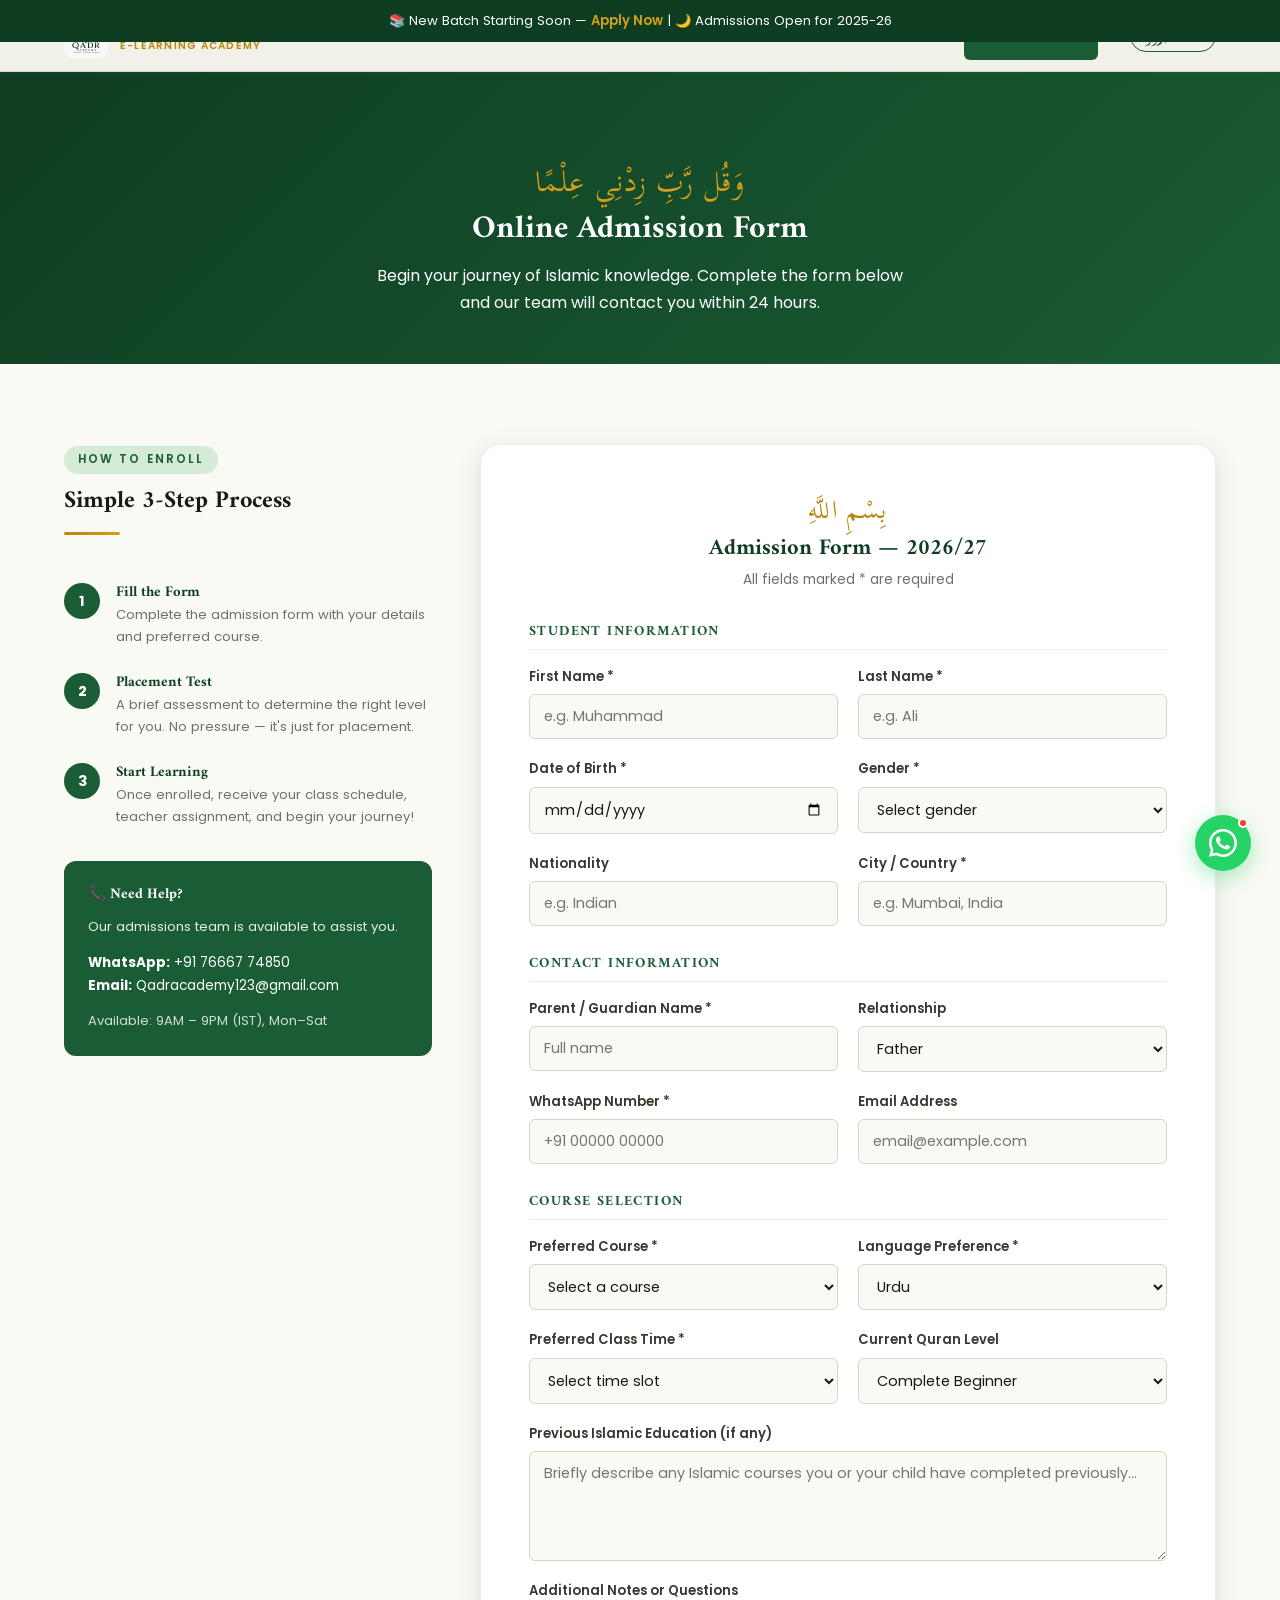
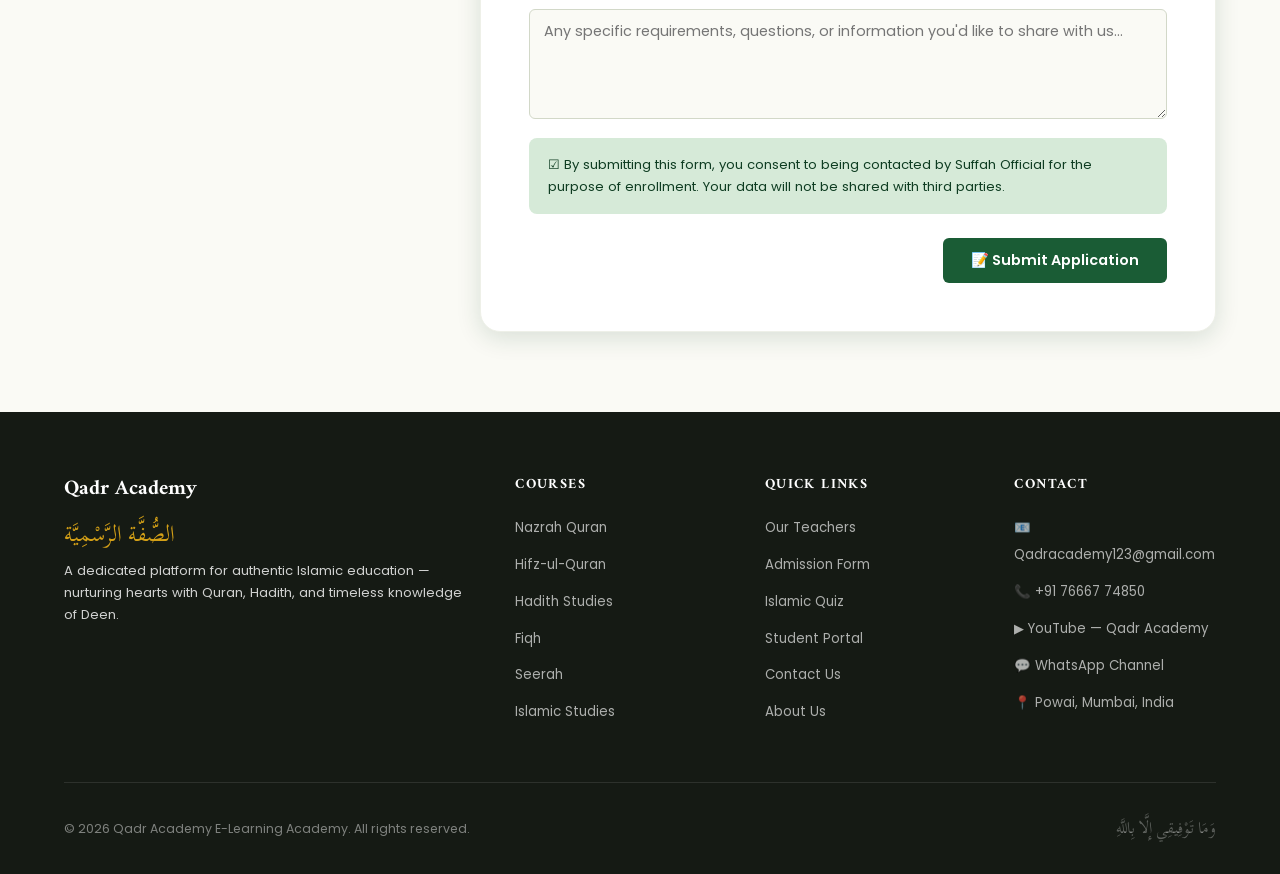
==== commit ddd7000a: "title and branding changes" ====
--- a/pages/admission.html
+++ b/pages/admission.html
@@ -182,7 +182,7 @@
                 <strong>WhatsApp:</strong> +91 76667 74850
               </p>
               <p style="font-size: 0.85rem">
-                <strong>Email:</strong> suffahofficial@gmail.com
+                <strong>Email:</strong> Qadracademy123@gmail.com
               </p>
               <p style="font-size: 0.82rem; margin-top: 0.8rem; opacity: 0.8">
                 Available: 9AM – 9PM (IST), Mon–Sat
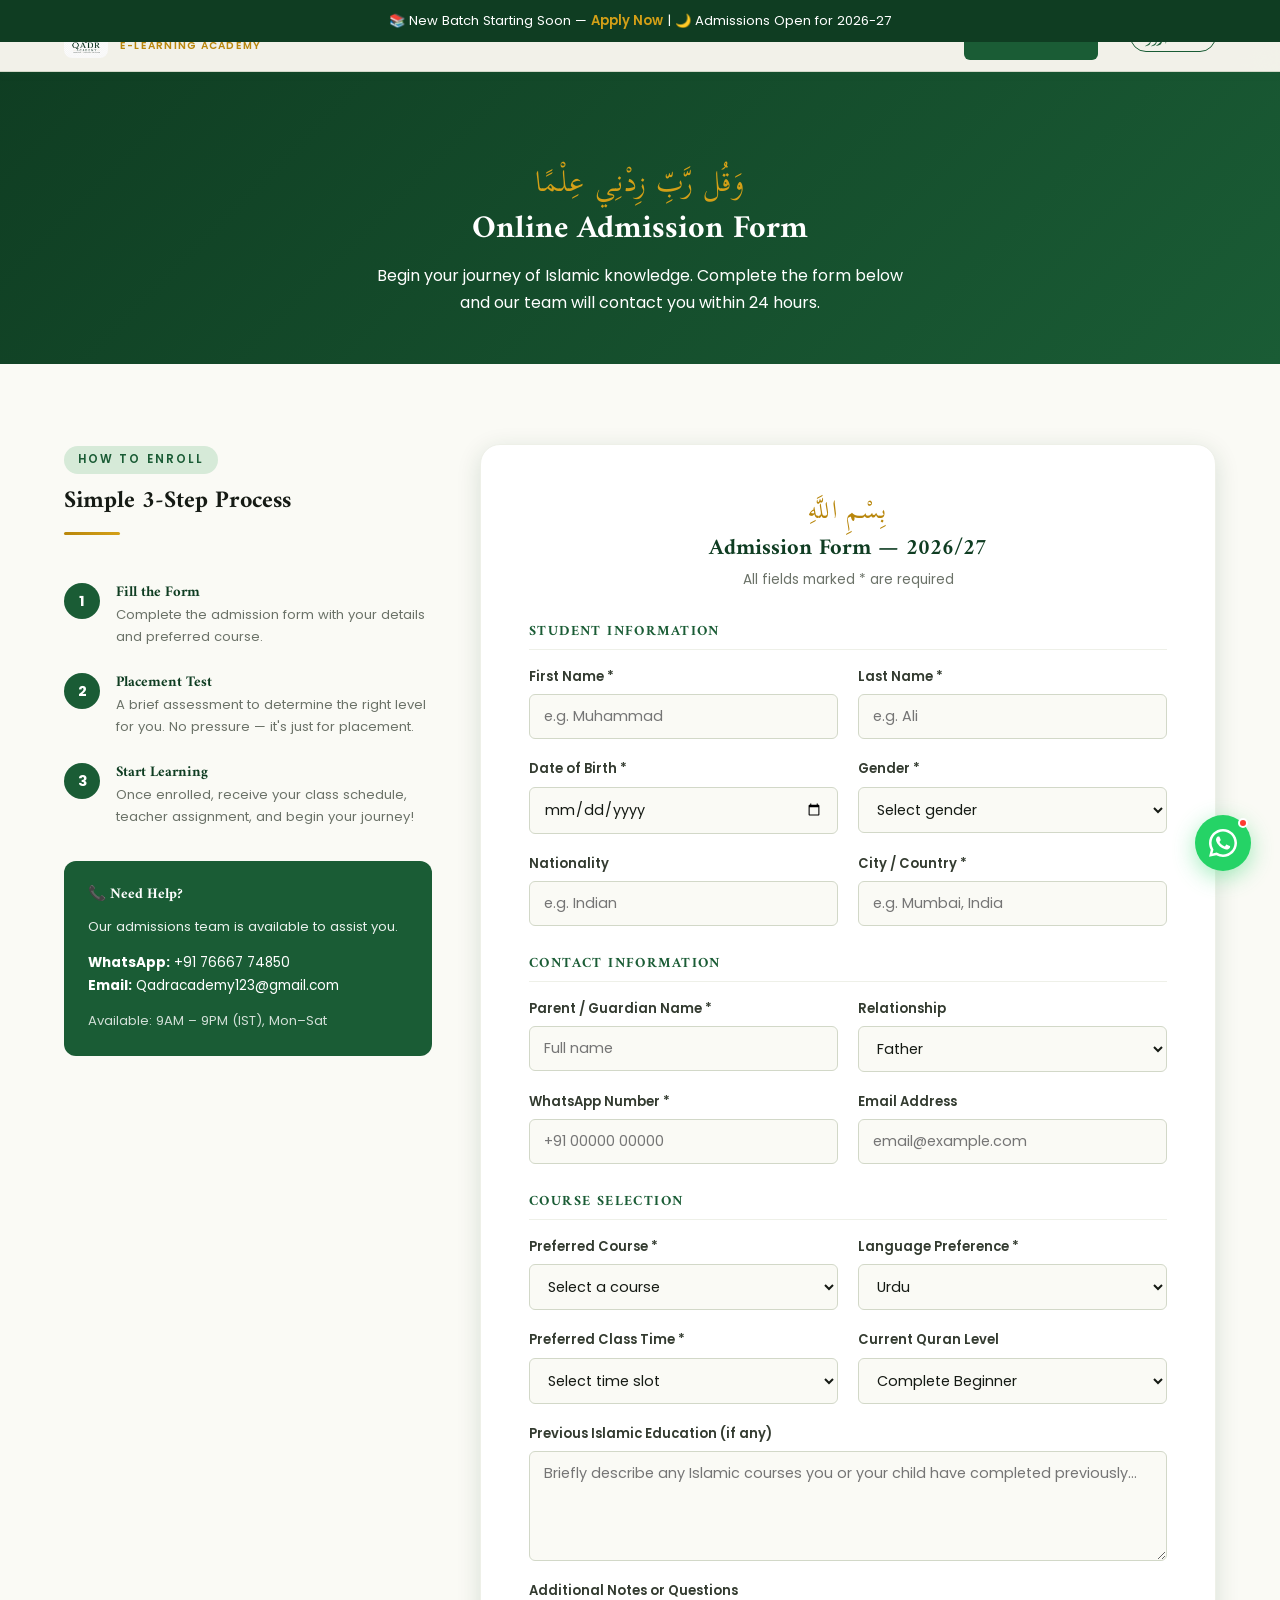
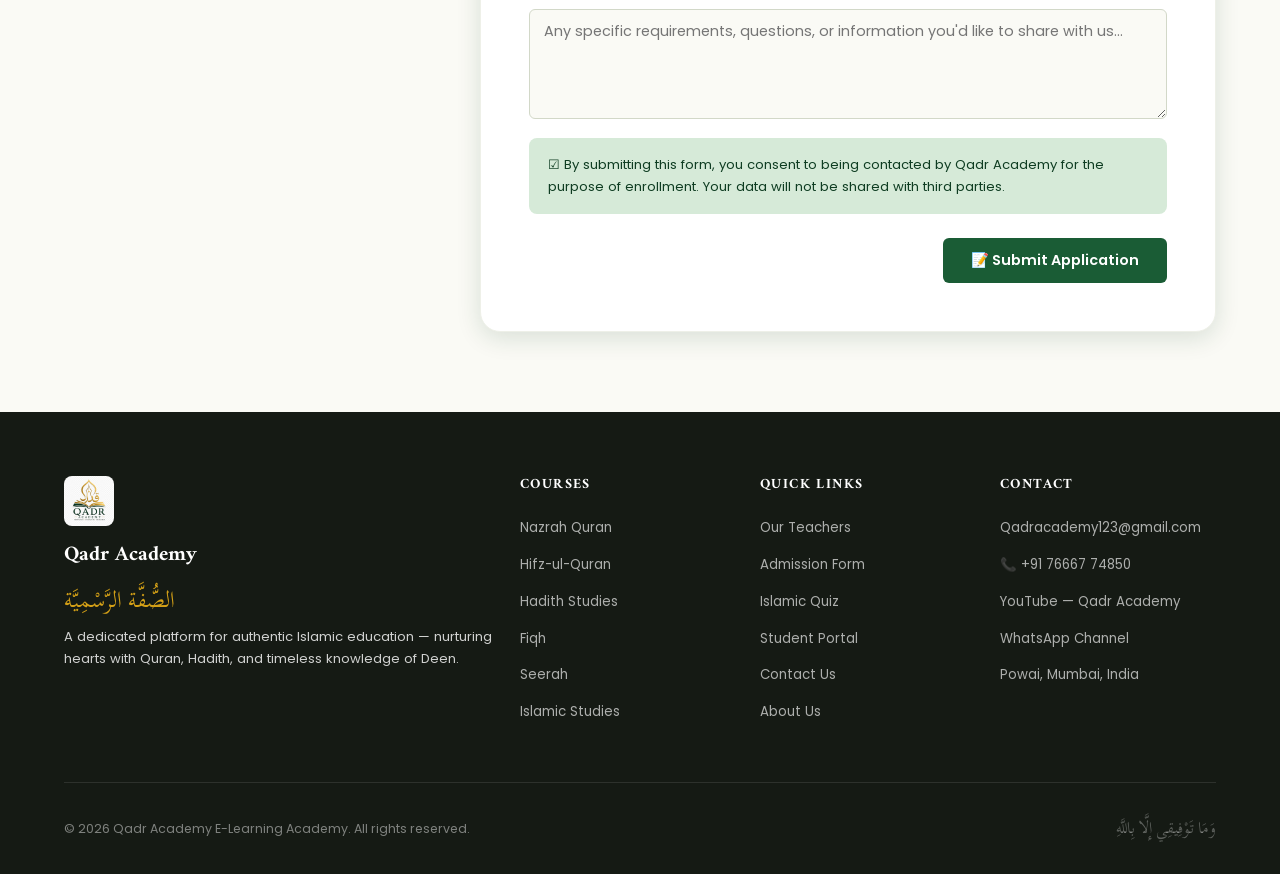
==== commit 5314c78e: "re branding, icons and more" ====
--- a/pages/admission.html
+++ b/pages/admission.html
@@ -3,7 +3,7 @@
   <head>
     <meta charset="UTF-8" />
     <meta name="viewport" content="width=device-width, initial-scale=1.0" />
-    <title>Admission — Suffah Official</title>
+    <title>Admission — Qadr Academy</title>
     <link rel="stylesheet" href="../css/style.css" />
     <link rel="stylesheet" href="../css/theme.css" />
     <link rel="stylesheet" href="../css/urdu.css" />
@@ -374,8 +374,8 @@
                 "
               >
                 ☑ By submitting this form, you consent to being contacted by
-                Suffah Official for the purpose of enrollment. Your data will
-                not be shared with third parties.
+                Qadr Academy for the purpose of enrollment. Your data will not
+                be shared with third parties.
               </div>
 
               <div
--- a/css/style.css
+++ b/css/style.css
@@ -1154,7 +1154,7 @@
 .footer-grid {
   display: grid;
   grid-template-columns: 2fr 1fr 1fr 1fr;
-  gap: 3rem;
+  gap: 1.5rem;
   max-width: 1200px;
   margin: 0 auto;
   padding-bottom: 3rem;
@@ -1193,6 +1193,7 @@
 }
 .footer-col ul li {
   margin-bottom: 0.6rem;
+  /* width: fit-content; */
 }
 .footer-col ul li a {
   font-size: 0.83rem;
@@ -1282,7 +1283,7 @@
   }
   .footer-grid {
     grid-template-columns: 1fr;
-    gap: 2rem;
+    gap: 1.5rem;
   }
   .footer-bottom {
     flex-direction: column;
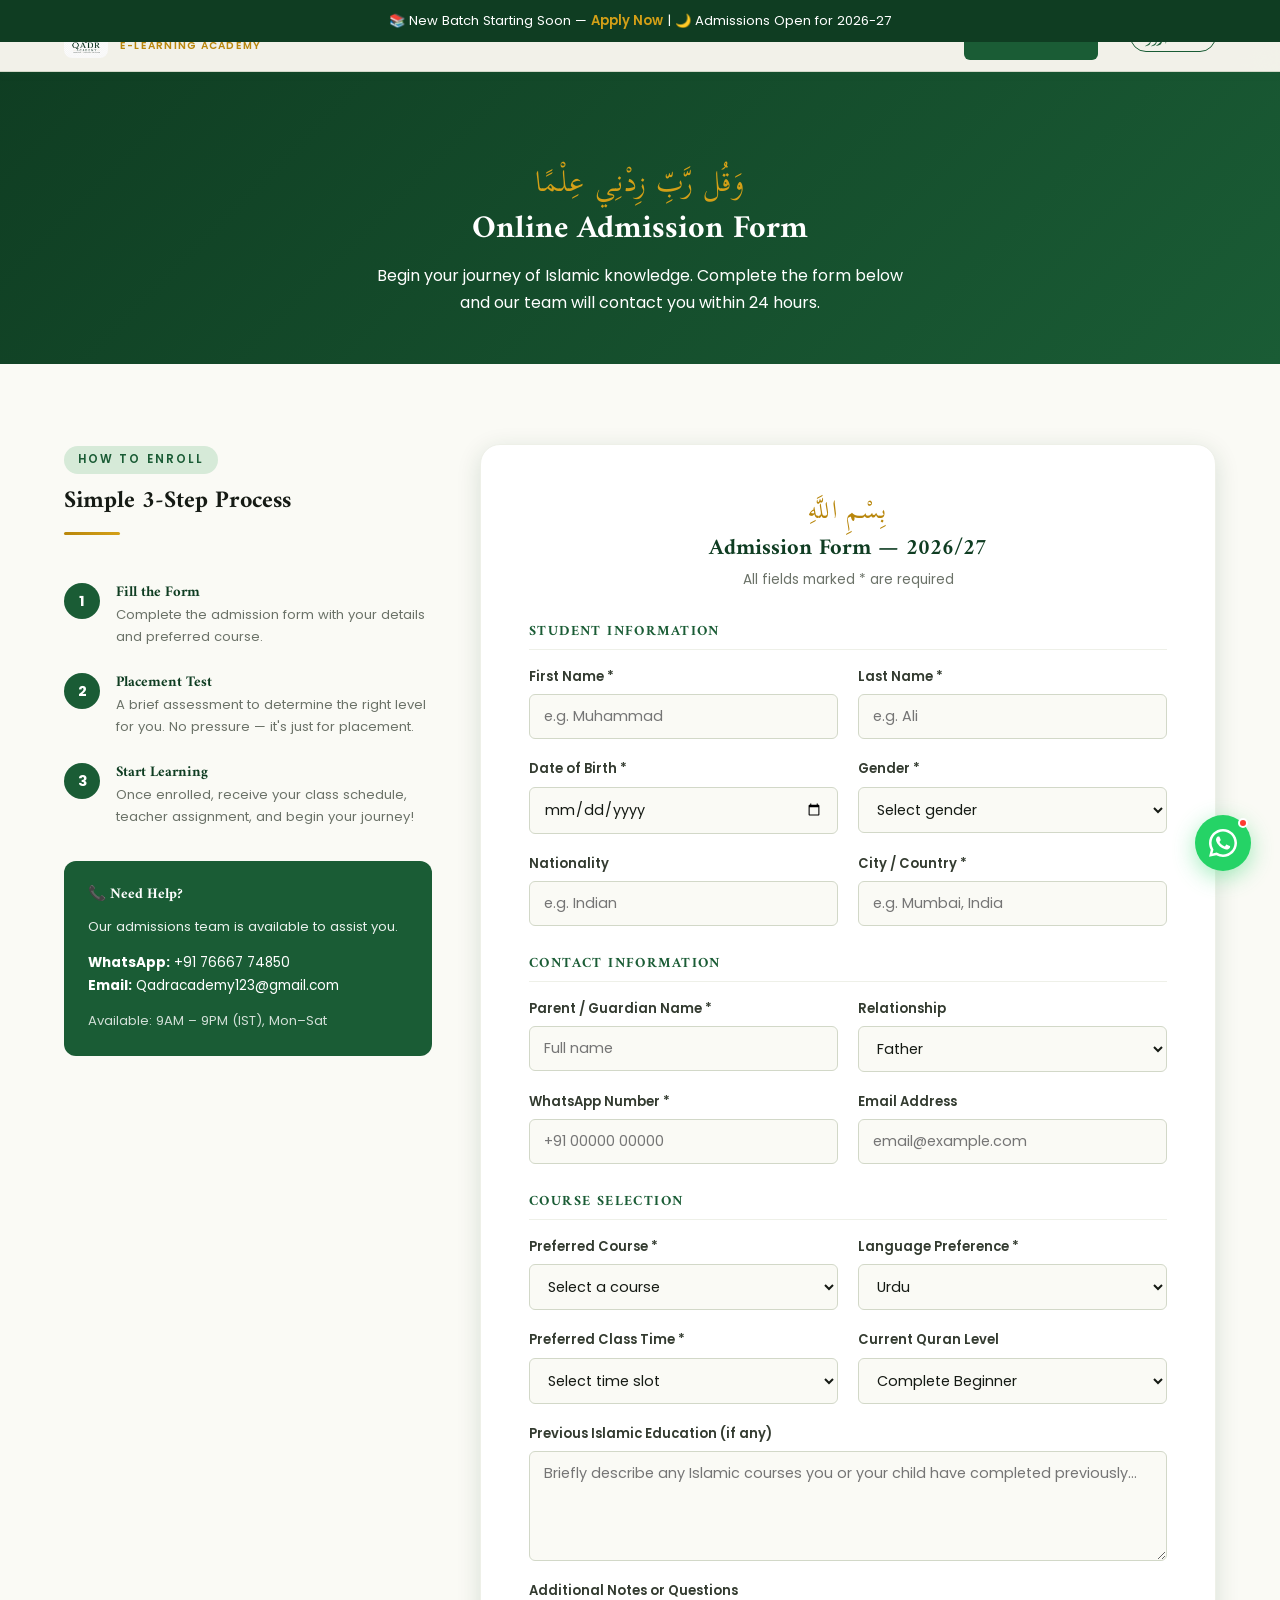
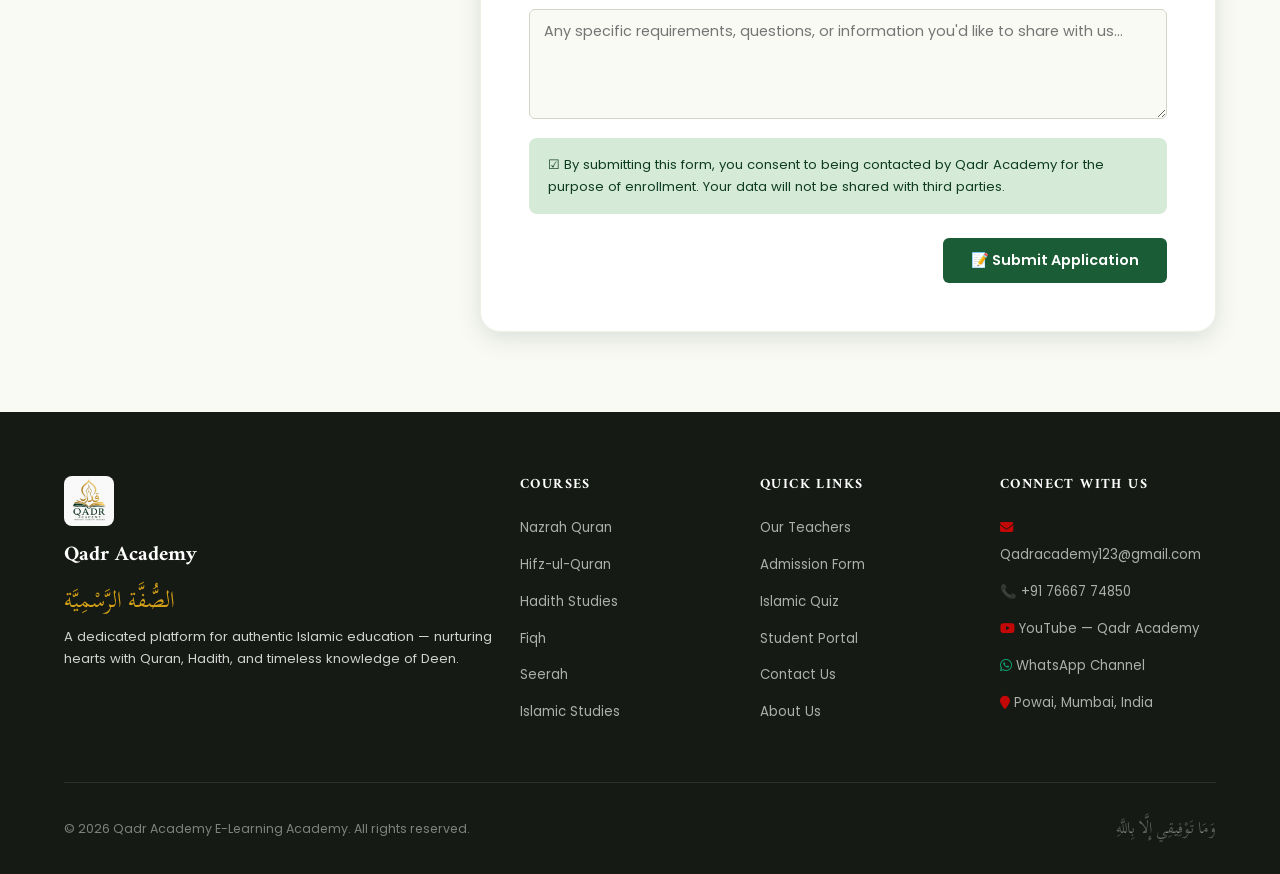
==== commit df439b26: "courses update, urdu toggle fixes, responsiveness fixes" ====
--- a/pages/admission.html
+++ b/pages/admission.html
@@ -8,7 +8,8 @@
     <link rel="stylesheet" href="../css/theme.css" />
     <link rel="stylesheet" href="../css/urdu.css" />
     <link rel="icon" href="../assets/logo.png" type="image/png" />
-  </head>
+    <link rel="stylesheet" href="https://cdnjs.cloudflare.com/ajax/libs/font-awesome/6.7.2/css/all.min.css">
+</head>
   <body>
     <script src="../js/components.js"></script>
 
--- a/css/style.css
+++ b/css/style.css
@@ -1553,3 +1553,644 @@
   color: var(--gold);
   font-weight: 600;
 }
+
+/* ============================================================
+   QADR ACADEMY — Responsive Styles
+   Breakpoints: 1200px | 1024px | 768px | 480px | 360px
+   Covers: navbar, hero, cards, courses, teachers, portal,
+           quiz, forms, footer, WhatsApp widget, YouTube grid
+   ============================================================ */
+
+/* ── 1200px: Large tablet / small desktop ── */
+@media (max-width: 1200px) {
+  .section-inner {
+    max-width: 96vw;
+  }
+  .hero-content {
+    gap: 2.5rem;
+  }
+  .hero-title {
+    font-size: clamp(1.8rem, 4vw, 3rem);
+  }
+  .footer-grid {
+    grid-template-columns: 1.5fr 1fr 1fr 1fr;
+    gap: 2rem;
+  }
+}
+
+/* ── 1024px: Tablet landscape ── */
+@media (max-width: 1024px) {
+  /* Navbar: tighten spacing */
+  .nav-links a {
+    font-size: 0.78rem;
+    padding: 5px 8px;
+  }
+  .nav-drop-btn {
+    font-size: 0.78rem;
+    padding: 5px 8px;
+  }
+  .nav-cta {
+    font-size: 0.78rem !important;
+    padding: 8px 14px !important;
+  }
+
+  /* Hero */
+  .hero-content {
+    gap: 2rem;
+  }
+  .hero-visual {
+    gap: 0.9rem;
+  }
+  .hero-card {
+    padding: 1.1rem 1.2rem;
+  }
+
+  /* Two-column grids collapse */
+  .course-detail-grid {
+    grid-template-columns: 1fr !important;
+    gap: 2rem !important;
+  }
+  .contact-grid {
+    grid-template-columns: 1fr !important;
+    gap: 2rem !important;
+  }
+
+  /* Footer */
+  .footer-grid {
+    grid-template-columns: 1fr 1fr;
+    gap: 2rem;
+  }
+
+  /* Portal */
+  .portal-stats {
+    grid-template-columns: repeat(2, 1fr);
+  }
+  .progress-grid {
+    grid-template-columns: 1fr;
+  }
+  .overall-progress-card {
+    gap: 1.5rem;
+  }
+}
+
+/* ── 768px: Tablet portrait / large mobile ── */
+@media (max-width: 768px) {
+  :root {
+    --nav-h: 64px;
+  }
+
+  /* ── Navbar ── */
+  .nav-links,
+  .nav-cta {
+    display: none !important;
+  }
+  .hamburger {
+    display: flex !important;
+  }
+
+  /* ── Notice band ── */
+  .notice-band {
+    font-size: 0.76rem;
+    padding: 8px 4vw;
+  }
+
+  /* ── Hero ── */
+  .hero {
+    padding: calc(var(--nav-h) + 2rem) 5vw 3rem;
+    min-height: auto;
+  }
+  .hero-content {
+    grid-template-columns: 1fr;
+    gap: 0;
+  }
+  .hero-visual {
+    display: none;
+  }
+  .hero-title {
+    font-size: clamp(1.6rem, 6vw, 2.4rem);
+  }
+  .hero-bismillah {
+    font-size: 1.5rem;
+  }
+  .hero-eyebrow {
+    font-size: 0.72rem;
+  }
+  .hero-desc {
+    font-size: 0.9rem;
+  }
+  .hero-btns {
+    flex-direction: column;
+    gap: 0.7rem;
+  }
+  .hero-btns .btn {
+    justify-content: center;
+    width: 100%;
+    text-align: center;
+  }
+  .hero-stats {
+    gap: 1rem;
+    flex-wrap: wrap;
+    padding-top: 1.5rem;
+    margin-top: 1.5rem;
+  }
+  .hero-stat h3 {
+    font-size: 1.4rem;
+  }
+  .hero-stat p {
+    font-size: 0.72rem;
+  }
+
+  /* ── Sections ── */
+  .section {
+    padding: 2.8rem 5vw;
+  }
+  .section-title {
+    font-size: clamp(1.4rem, 5vw, 2rem);
+  }
+  .section-sub {
+    font-size: 0.88rem;
+  }
+
+  /* ── Features grid — 2 cols ── */
+  .features-grid {
+    grid-template-columns: repeat(2, 1fr);
+    gap: 1rem;
+  }
+  .feature-card {
+    padding: 1.3rem 1rem;
+  }
+  .feature-icon {
+    width: 50px;
+    height: 50px;
+    font-size: 1.3rem;
+  }
+  .feature-card h3 {
+    font-size: 0.95rem;
+  }
+  .feature-card p {
+    font-size: 0.8rem;
+  }
+
+  /* ── Courses grid — 1 col ── */
+  .courses-grid {
+    grid-template-columns: 1fr;
+    gap: 1.2rem;
+  }
+
+  /* ── YouTube ── */
+  .yt-videos-grid,
+  .yt-grid {
+    grid-template-columns: 1fr;
+    gap: 1.2rem;
+  }
+  .yt-channel-card {
+    flex-direction: column;
+    text-align: center;
+    padding: 1.5rem;
+    gap: 1rem;
+  }
+  .yt-channel-logo {
+    margin: 0 auto;
+  }
+
+  /* ── Testimonials ── */
+  .testimonials-grid {
+    grid-template-columns: 1fr;
+    gap: 1rem;
+  }
+
+  /* ── Teachers grid ── */
+  .teachers-grid {
+    grid-template-columns: 1fr;
+  }
+  .teacher-card-top {
+    flex-direction: column;
+    align-items: center;
+    text-align: center;
+  }
+  .teacher-quals,
+  .teacher-course-tags {
+    justify-content: center;
+  }
+
+  /* ── Forms ── */
+  .form-grid {
+    grid-template-columns: 1fr !important;
+    gap: 1rem;
+  }
+  .form-section {
+    padding: 1.5rem 1.2rem;
+  }
+  .form-submit .btn {
+    width: 100%;
+    justify-content: center;
+  }
+
+  /* ── Contact page ── */
+  .contact-grid {
+    grid-template-columns: 1fr !important;
+  }
+
+  /* ── Page hero ── */
+  .page-hero {
+    padding: calc(var(--nav-h) + 2rem) 5vw 2rem;
+  }
+  .page-hero h1 {
+    font-size: clamp(1.5rem, 6vw, 2.2rem);
+  }
+  .page-hero p {
+    font-size: 0.88rem;
+  }
+  .page-hero .arabic-accent {
+    font-size: 1.4rem;
+  }
+
+  /* ── CTA banner ── */
+  .cta-banner {
+    padding: 3rem 5vw;
+  }
+  .cta-banner h2 {
+    font-size: clamp(1.3rem, 5vw, 2rem);
+  }
+  .cta-banner p {
+    font-size: 0.88rem;
+  }
+
+  /* ── Footer ── */
+  .footer-grid {
+    grid-template-columns: 1fr;
+    gap: 1.8rem;
+  }
+  .footer-bottom {
+    flex-direction: column;
+    gap: 0.5rem;
+    text-align: center;
+  }
+  .footer-brand img {
+    width: 42px;
+    height: 42px;
+  }
+
+  /* ── Student portal ── */
+  .portal-login-card {
+    padding: 2rem 1.5rem;
+  }
+  .portal-dashboard {
+    padding: calc(var(--nav-h) + 2rem) 4vw 3rem;
+  }
+  .portal-header {
+    flex-direction: column;
+    align-items: flex-start;
+    gap: 1rem;
+  }
+  .portal-stats {
+    grid-template-columns: 1fr 1fr;
+    gap: 0.8rem;
+  }
+  .portal-stat-card {
+    padding: 1rem;
+    gap: 0.7rem;
+  }
+  .portal-tab-bar {
+    gap: 0.3rem;
+    padding: 0.4rem;
+  }
+  .ptab {
+    padding: 7px 12px;
+    font-size: 0.78rem;
+  }
+  .att-calendar-grid {
+    gap: 5px;
+  }
+  .att-summary {
+    grid-template-columns: repeat(3, 1fr);
+    gap: 0.8rem;
+  }
+  .marks-table-scroll {
+    overflow-x: auto;
+  }
+  .marks-table {
+    min-width: 520px;
+  }
+  .progress-grid {
+    grid-template-columns: 1fr;
+  }
+  .overall-progress-card {
+    flex-direction: column;
+    text-align: center;
+    padding: 1.5rem;
+  }
+  .op-stats {
+    justify-content: center;
+  }
+
+  /* ── Quiz ── */
+  .quiz-topic-grid {
+    grid-template-columns: repeat(2, 1fr);
+    gap: 1rem;
+  }
+  .quiz-card {
+    padding: 1.5rem;
+  }
+  .quiz-question {
+    font-size: 1.05rem;
+  }
+  .tf-options {
+    grid-template-columns: 1fr 1fr;
+    gap: 0.8rem;
+  }
+  .results-card {
+    padding: 2rem 1.2rem;
+  }
+
+  /* ── Admission 3-step sidebar ── */
+  .contact-grid > div:first-child {
+    order: 2;
+  }
+  .contact-grid > div:last-child {
+    order: 1;
+  }
+
+  /* ── Course detail ── */
+  .course-detail-grid {
+    grid-template-columns: 1fr !important;
+  }
+  .ccf-meta {
+    grid-template-columns: 1fr 1fr;
+  }
+  .courses-search-bar {
+    flex-direction: column;
+    align-items: stretch;
+    gap: 0.8rem;
+  }
+  .filter-group {
+    flex-wrap: wrap;
+    gap: 0.4rem;
+  }
+
+  /* ── Seerah timeline ── */
+  .timeline {
+    padding-left: 2rem;
+  }
+  .timeline-item::before {
+    left: -2rem;
+  }
+
+  /* ── Hadith cards ── */
+  .hadith-arabic {
+    font-size: 1.3rem;
+  }
+
+  /* ── About / teachers page 2-col ── */
+  .course-detail-grid.about-grid {
+    grid-template-columns: 1fr !important;
+  }
+}
+
+/* ── 480px: Small mobile ── */
+@media (max-width: 480px) {
+  :root {
+    --nav-h: 60px;
+  }
+
+  /* ── Navbar ── */
+  .nav-brand-text span:last-child {
+    display: none;
+  }
+  .nav-brand img {
+    width: 34px;
+    height: 34px;
+  }
+  .nav-brand-text span:first-child {
+    font-size: 1rem;
+  }
+
+  /* ── Hero ── */
+  .hero {
+    padding: calc(var(--nav-h) + 1.5rem) 4vw 2.5rem;
+  }
+  .hero-bismillah {
+    font-size: 1.2rem;
+  }
+  .hero-title {
+    font-size: clamp(1.4rem, 7vw, 2rem);
+  }
+  .hero-desc {
+    font-size: 0.86rem;
+  }
+  .hero-stats {
+    gap: 0.7rem;
+  }
+  .hero-stat h3 {
+    font-size: 1.2rem;
+  }
+  .hero-stat p {
+    font-size: 0.68rem;
+  }
+
+  /* ── Sections ── */
+  .section {
+    padding: 2.2rem 4vw;
+  }
+  .section-label {
+    font-size: 0.66rem;
+  }
+
+  /* ── Features — 1 col on small phones ── */
+  .features-grid {
+    grid-template-columns: 1fr;
+    gap: 0.9rem;
+  }
+
+  /* ── Quiz — 1 col ── */
+  .quiz-topic-grid {
+    grid-template-columns: 1fr;
+    gap: 0.9rem;
+  }
+  .quiz-header-bar {
+    flex-direction: column;
+    align-items: flex-start;
+    gap: 0.5rem;
+  }
+
+  /* ── Portal stats — tighter ── */
+  .portal-stats {
+    grid-template-columns: 1fr 1fr;
+    gap: 0.5rem;
+  }
+  .portal-stat-card {
+    padding: 0.75rem;
+    gap: 0.5rem;
+  }
+  .portal-stat-icon {
+    width: 36px;
+    height: 36px;
+    font-size: 1rem;
+    flex-shrink: 0;
+  }
+  .portal-stat-text h3 {
+    font-size: 1.1rem;
+  }
+  .portal-stat-text p {
+    font-size: 0.68rem;
+  }
+  .ptab {
+    font-size: 0.72rem;
+    padding: 6px 9px;
+  }
+
+  /* ── Attendance calendar ── */
+  .att-weekday {
+    font-size: 0.6rem;
+    padding: 2px 0;
+  }
+  .att-cell {
+    font-size: 0.68rem;
+    border-radius: 5px;
+  }
+  .att-calendar-grid {
+    gap: 4px;
+  }
+  .att-legend {
+    gap: 1rem;
+  }
+  .att-legend-item {
+    font-size: 0.72rem;
+  }
+
+  /* ── Marks table ── */
+  .marks-table {
+    font-size: 0.78rem;
+  }
+  .marks-table th,
+  .marks-table td {
+    padding: 8px 10px;
+  }
+
+  /* ── Progress ring ── */
+  .progress-ring-wrap {
+    width: 90px;
+    height: 90px;
+  }
+  .ring-label .ring-pct {
+    font-size: 1.2rem;
+  }
+
+  /* ── Footer ── */
+  .footer {
+    padding: 2.2rem 4vw 1.5rem;
+  }
+  .footer-col h4 {
+    font-size: 0.82rem;
+  }
+  .footer-col ul li a {
+    font-size: 0.78rem;
+  }
+  .social-links {
+    gap: 0.6rem;
+  }
+  .social-link {
+    width: 30px;
+    height: 30px;
+    font-size: 0.8rem;
+  }
+
+  /* ── CTA banner ── */
+  .cta-banner {
+    padding: 2.5rem 4vw;
+  }
+
+  /* ── Page hero ── */
+  .page-hero {
+    padding: calc(var(--nav-h) + 1.5rem) 4vw 1.8rem;
+  }
+  .page-hero h1 {
+    font-size: clamp(1.3rem, 7vw, 1.8rem);
+  }
+  .page-hero .arabic-accent {
+    font-size: 1.1rem;
+  }
+
+  /* ── Form ── */
+  .form-section {
+    padding: 1.2rem 1rem;
+  }
+  .form-group input,
+  .form-group select,
+  .form-group textarea {
+    font-size: 0.88rem;
+    padding: 9px 12px;
+  }
+
+  /* ── Course cards full ── */
+  .ccf-meta {
+    grid-template-columns: 1fr;
+    gap: 0.4rem;
+  }
+  .ccf-actions {
+    flex-direction: column;
+  }
+  .ccf-actions .btn {
+    font-size: 0.85rem;
+  }
+
+  /* ── Teachers ── */
+  .teacher-avatar {
+    width: 64px;
+    height: 64px;
+    font-size: 1.8rem;
+  }
+
+  /* ── WhatsApp widget ── */
+  .wa-widget {
+    bottom: 1rem;
+    right: 1rem;
+  }
+  .wa-bubble {
+    max-width: 220px;
+    padding: 0.9rem 1rem;
+  }
+  .wa-fab {
+    width: 48px;
+    height: 48px;
+  }
+  .wa-fab svg {
+    width: 24px;
+    height: 24px;
+  }
+
+  /* ── Testimonial cards ── */
+  .testimonial-card {
+    padding: 1.3rem;
+  }
+}
+
+/* ── 360px: Very small phones ── */
+@media (max-width: 360px) {
+  .portal-stats {
+    grid-template-columns: 1fr;
+  }
+  .att-calendar-grid {
+    gap: 3px;
+  }
+  .att-cell {
+    font-size: 0.6rem;
+    border-radius: 4px;
+  }
+  .quiz-question {
+    font-size: 0.92rem;
+  }
+  .section-title {
+    font-size: 1.25rem;
+  }
+  .hero-btns .btn {
+    font-size: 0.85rem;
+    padding: 10px 16px;
+  }
+  .features-grid {
+    grid-template-columns: 1fr;
+  }
+  .nav-brand-text span:first-child {
+    font-size: 0.9rem;
+  }
+}
